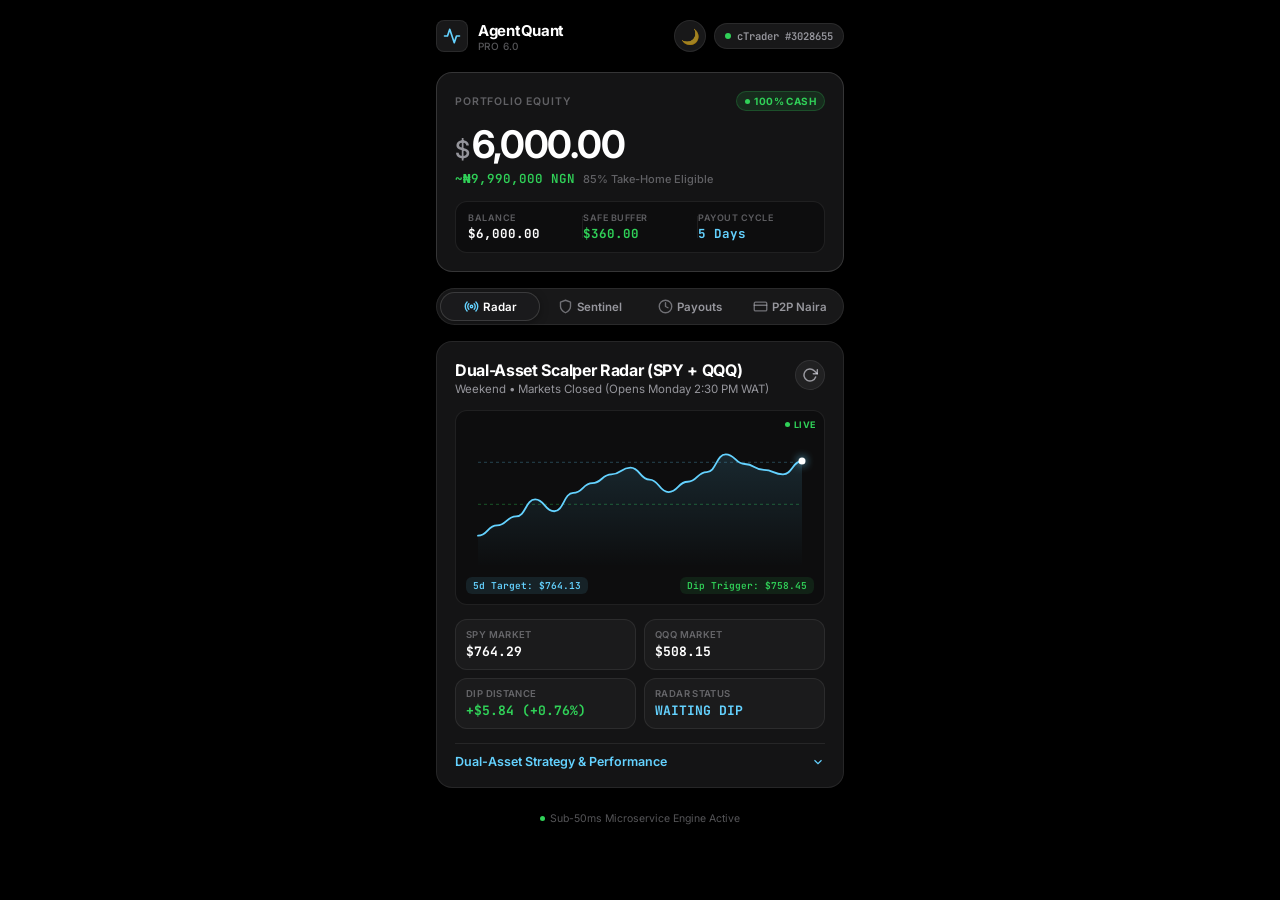
==== webapp/index.html @ 7c68b08e "fix(cache): add aggressive cache-busting v=6.2 to force reload on Telegram Mini App" ====
<!DOCTYPE html>
<html lang="en">
<head>
  <meta charset="UTF-8">
  <meta name="viewport" content="width=device-width, initial-scale=1.0, maximum-scale=1.0, user-scalable=no, viewport-fit=cover">
  <title>AgentQuant Pro • Terminal</title>
  
  <!-- Telegram WebApp SDK -->
  <script src="https://telegram.org/js/telegram-web-app.js"></script>
  
  <!-- GSAP Engine (Local copy with CDN fallback) -->
  <script src="gsap.min.js"></script>
  <script>
    if (typeof gsap === 'undefined') {
      document.write('<script src="https://cdnjs.cloudflare.com/ajax/libs/gsap/3.12.5/gsap.min.js"><\/script>');
    }
  </script>

  <!-- Apple SF Pro Font & Inter -->
  <link rel="preconnect" href="https://fonts.googleapis.com">
  <link rel="preconnect" href="https://fonts.gstatic.com" crossorigin>
  <link href="https://fonts.googleapis.com/css2?family=Inter:wght@300;400;500;600;700;800&family=JetBrains+Mono:wght@400;500;600;700&display=swap" rel="stylesheet">
  
  <meta http-equiv="Cache-Control" content="no-cache, no-store, must-revalidate">
  <meta http-equiv="Pragma" content="no-cache">
  <meta http-equiv="Expires" content="0">
  
  <link rel="stylesheet" href="style.css?v=6.2">
</head>
<body>
  <div class="apple-shell">
    <!-- Top Bar: Dynamic Island Status -->
    <header class="top-nav">
      <div class="brand-group">
        <div class="apple-logo-badge">
          <svg width="18" height="18" viewBox="0 0 24 24" fill="none" stroke="currentColor" stroke-width="2.2" stroke-linecap="round" stroke-linejoin="round">
            <polyline points="22 12 18 12 15 21 9 3 6 12 2 12"></polyline>
          </svg>
        </div>
        <div class="brand-titles">
          <span class="brand-name">AgentQuant</span>
          <span class="brand-version">Pro 6.0</span>
        </div>
      </div>

      <div class="nav-actions">
        <button class="theme-toggle-btn" id="theme-toggle" title="Toggle Theme" onclick="toggleTheme()">🌙</button>
        <div class="island-pill" id="status-pill">
          <span class="pulse-indicator"></span>
          <span class="pill-text">cTrader #3028655</span>
        </div>
      </div>
    </header>

    <!-- Apple Card: Hero Portfolio Equity -->
    <section class="apple-card hero-widget">
      <div class="card-inner">
        <div class="card-header-row">
          <span class="eyebrow">PORTFOLIO EQUITY</span>
          <div class="apple-chip chip-emerald" id="hero-chip">
            <span class="chip-dot"></span>
            <span>100% CASH</span>
          </div>
        </div>

        <div class="hero-balance-block">
          <div class="balance-primary">
            <span class="currency-symbol">$</span>
            <span class="balance-number" id="equity-val">6,000.00</span>
          </div>
          <div class="balance-secondary">
            <span class="naira-est" id="naira-val">~₦9,990,000 NGN</span>
            <span class="split-tag">85% Take-Home Eligible</span>
          </div>
        </div>

        <!-- Metric Trio Pill Box -->
        <div class="metric-trio">
          <div class="trio-item">
            <span class="trio-label">BALANCE</span>
            <span class="trio-val" id="balance-val">$6,000.00</span>
          </div>
          <div class="trio-divider"></div>
          <div class="trio-item">
            <span class="trio-label">SAFE BUFFER</span>
            <span class="trio-val val-green" id="buffer-val">$360.00</span>
          </div>
          <div class="trio-divider"></div>
          <div class="trio-item">
            <span class="trio-label">PAYOUT CYCLE</span>
            <span class="trio-val val-cyan" id="payout-days">5 Days</span>
          </div>
        </div>
      </div>
    </section>

    <!-- Apple Segmented Control Navigation -->
    <nav class="segmented-control" id="tab-nav">
      <div class="segment-indicator" id="segment-slider"></div>
      <button class="segment-btn active" data-tab="radar" id="btn-tab-radar">
        <svg width="15" height="15" viewBox="0 0 24 24" fill="none" stroke="currentColor" stroke-width="2.2" stroke-linecap="round" stroke-linejoin="round">
          <circle cx="12" cy="12" r="2"></circle>
          <path d="M16.24 7.76a6 6 0 0 1 0 8.49m-8.48-.01a6 6 0 0 1 0-8.49m11.31-2.82a10 10 0 0 1 0 14.14m-14.14 0a10 10 0 0 1 0-14.14"></path>
        </svg>
        <span>Radar</span>
      </button>
      <button class="segment-btn" data-tab="sentinel" id="btn-tab-sentinel">
        <svg width="15" height="15" viewBox="0 0 24 24" fill="none" stroke="currentColor" stroke-width="2.2" stroke-linecap="round" stroke-linejoin="round">
          <path d="M12 22s8-4 8-10V5l-8-3-8 3v7c0 6 8 10 8 10z"></path>
        </svg>
        <span>Sentinel</span>
      </button>
      <button class="segment-btn" data-tab="payouts" id="btn-tab-payouts">
        <svg width="15" height="15" viewBox="0 0 24 24" fill="none" stroke="currentColor" stroke-width="2.2" stroke-linecap="round" stroke-linejoin="round">
          <circle cx="12" cy="12" r="10"></circle>
          <polyline points="12 6 12 12 16 14"></polyline>
        </svg>
        <span>Payouts</span>
      </button>
      <button class="segment-btn" data-tab="p2p" id="btn-tab-p2p">
        <svg width="15" height="15" viewBox="0 0 24 24" fill="none" stroke="currentColor" stroke-width="2.2" stroke-linecap="round" stroke-linejoin="round">
          <rect x="2" y="5" width="20" height="14" rx="2"></rect>
          <line x1="2" y1="10" x2="22" y2="10"></line>
        </svg>
        <span>P2P Naira</span>
      </button>
    </nav>

    <!-- CONTENT TABS -->
    <div class="views-wrapper">
      
      <!-- TAB 1: RADAR VIEW (Apple Stocks Inspired) -->
      <section class="view-panel active" id="view-radar">
        <div class="apple-card">
          <div class="card-inner">
            <div class="panel-header-row">
              <div>
                <div class="panel-title">Dual-Asset Scalper Radar (SPY + QQQ)</div>
                <div class="panel-subtitle" id="session-countdown">Pre-Market • Opens in 3h 10m (2:30 PM WAT)</div>
              </div>
              <button class="icon-action-btn" id="btn-refresh-radar" title="Refresh Live Prices">
                <svg width="16" height="16" viewBox="0 0 24 24" fill="none" stroke="currentColor" stroke-width="2.2" stroke-linecap="round" stroke-linejoin="round">
                  <polyline points="23 4 23 10 17 10"></polyline>
                  <path d="M20.49 15a9 9 0 1 1-2.12-9.36L23 10"></path>
                </svg>
              </button>
            </div>

            <!-- Apple Stocks Minimalist Interactive Chart -->
            <div class="chart-box">
              <div class="chart-live-badge"><span class="live-dot"></span> LIVE</div>
              <canvas id="radarChart" width="380" height="190"></canvas>
              <div class="chart-badges">
                <span class="badge-tag tag-target" id="badge-target">5d Target: $764.13</span>
                <span class="badge-tag tag-entry" id="badge-entry">Dip Trigger: $758.45</span>
              </div>
            </div>

            <!-- Monospace Market Matrix -->
            <div class="specs-grid">
              <div class="spec-cell">
                <span class="spec-lbl">SPY MARKET</span>
                <span class="spec-val font-mono" id="spy-price">$764.29</span>
              </div>
              <div class="spec-cell">
                <span class="spec-lbl">QQQ MARKET</span>
                <span class="spec-val font-mono" id="qqq-price">$508.15</span>
              </div>
              <div class="spec-cell">
                <span class="spec-lbl">DIP DISTANCE</span>
                <span class="spec-val font-mono val-green" id="dip-dist">+$5.84 (+0.76%)</span>
              </div>
              <div class="spec-cell">
                <span class="spec-lbl">RADAR STATUS</span>
                <span class="spec-val font-mono val-cyan">WAITING DIP</span>
              </div>
            </div>

            <!-- Expandable Information Accordion -->
            <div class="apple-accordion" id="radar-accordion">
              <div class="accordion-trigger" onclick="toggleAccordion('radar-accordion')">
                <span>Dual-Asset Strategy & Performance</span>
                <svg class="chevron" width="14" height="14" viewBox="0 0 24 24" fill="none" stroke="currentColor" stroke-width="2">
                  <polyline points="6 9 12 15 18 9"></polyline>
                </svg>
              </div>
              <div class="accordion-body">
                <p>• <b>Dual-Asset Strategy</b>: Scans both SPY (S&P 500) and QQQ (Nasdaq 100) for 1.25σ oversold dips.</p>
                <p>• <b>10-Year Audited Edge</b>: 377 trades, 72.4% win rate, +$6,438 net profit, ~3.14 trades/month (action every 6–8 trading days).</p>
                <p>• <b>Simultaneous Dip Rule</b>: Splits 0.05 lot on SPY and 0.05 lot on QQQ to strictly protect FundedNext's $180 daily limit.</p>
              </div>
            </div>
          </div>
        </div>
      </section>

      <!-- TAB 2: SENTINEL RISK GUARDIAN (Apple Activity Ring Inspired) -->
      <section class="view-panel" id="view-sentinel">
        <div class="apple-card">
          <div class="card-inner">
            <div class="panel-header-row">
              <div>
                <div class="panel-title">Risk Guardian Sentinel</div>
                <div class="panel-subtitle">Autonomous Real-Time Capital Protection</div>
              </div>
              <div class="apple-chip chip-emerald">ARMED</div>
            </div>

            <!-- Apple Watch Style Activity Ring -->
            <div class="gauge-center">
              <div class="ring-container">
                <svg class="progress-ring" width="160" height="160">
                  <circle class="ring-bg" stroke="rgba(255,255,255,0.06)" stroke-width="12" fill="transparent" r="68" cx="80" cy="80"/>
                  <circle class="ring-progress" id="ring-guard" stroke="url(#ring-grad)" stroke-width="12" stroke-linecap="round" fill="transparent" r="68" cx="80" cy="80" stroke-dasharray="427.26" stroke-dashoffset="0"/>
                  <defs>
                    <linearGradient id="ring-grad" x1="0%" y1="0%" x2="100%" y2="100%">
                      <stop offset="0%" stop-color="#30D158"/>
                      <stop offset="100%" stop-color="#64D2FF"/>
                    </linearGradient>
                  </defs>
                </svg>
                <div class="ring-label-block">
                  <span class="ring-pct">100%</span>
                  <span class="ring-desc">SAFE</span>
                </div>
              </div>
            </div>

            <!-- Safety Metrics List -->
            <div class="apple-list">
              <div class="list-row">
                <span class="list-label">Drawdown Remaining</span>
                <span class="list-value font-mono val-green">$360.00 (6.0%)</span>
              </div>
              <div class="list-row">
                <span class="list-label">Daily Loss Threshold</span>
                <span class="list-value font-mono">$180.00 (3.0%)</span>
              </div>
              <div class="list-row">
                <span class="list-label">Max Risk Per Trade</span>
                <span class="list-value font-mono">0.38% ($22.80)</span>
              </div>
              <div class="list-row">
                <span class="list-label">Current Floating Exposure</span>
                <span class="list-value font-mono">$0.00 (Flat)</span>
              </div>
            </div>

            <!-- Emergency Kill Switch Button -->
            <button class="apple-btn btn-danger" id="btn-kill-switch">
              <svg width="16" height="16" viewBox="0 0 24 24" fill="none" stroke="currentColor" stroke-width="2.2">
                <circle cx="12" cy="12" r="10"></circle>
                <line x1="4.93" y1="4.93" x2="19.07" y2="19.07"></line>
              </svg>
              <span>Emergency 100% Cash Lock</span>
            </button>
          </div>
        </div>
      </section>

      <!-- TAB 3: PAYOUTS & SCALE ROADMAP -->
      <section class="view-panel" id="view-payouts">
        <div class="apple-card">
          <div class="card-inner">
            <div class="panel-header-row">
              <div>
                <div class="panel-title">FundedNext Payout Cycle</div>
                <div class="panel-subtitle">Stellar 1-Step Model • Account #3028655</div>
              </div>
              <div class="apple-chip chip-cyan">5-DAY CYCLE</div>
            </div>

            <!-- Payout Target Progress Bar -->
            <div class="payout-progress-box">
              <div class="progress-labels">
                <span>Phase 1 Profit Target</span>
                <span class="font-mono">$0.00 / $600.00 (10.0%)</span>
              </div>
              <div class="progress-bar-track">
                <div class="progress-bar-fill" style="width: 5%;"></div>
              </div>
              <div class="progress-subtext">Minimum trading days: Only 2 Days required before funded issuance.</div>
            </div>

            <!-- Payout Breakdown Grid -->
            <div class="apple-list">
              <div class="list-row">
                <span class="list-label">Accrued Cycle Profit</span>
                <span class="list-value font-mono">$0.00</span>
              </div>
              <div class="list-row">
                <span class="list-label">Trader Take-Home (85%)</span>
                <span class="list-value font-mono val-green">$0.00 USDT</span>
              </div>
              <div class="list-row">
                <span class="list-label">Phase 1 Cash Reward (15%)</span>
                <span class="list-value font-mono val-cyan">+$90.00 (1st Payout)</span>
              </div>
              <div class="list-row">
                <span class="list-label">Registration Fee Refund</span>
                <span class="list-value font-mono val-cyan">+$39.99 (100% Cash)</span>
              </div>
              <div class="list-row">
                <span class="list-label">Turnaround SLA</span>
                <span class="list-value font-mono">4.0h Avg • &lt;24h Max</span>
              </div>
            </div>

            <div class="info-callout">
              <svg width="18" height="18" viewBox="0 0 24 24" fill="none" stroke="#30D158" stroke-width="2">
                <path d="M12 22s8-4 8-10V5l-8-3-8 3v7c0 6 8 10 8 10z"></path>
              </svg>
              <span>FundedNext Guarantee: If payout exceeds 24h, a +$1,000 extra cash bonus is paid directly to your wallet.</span>
            </div>
          </div>
        </div>
      </section>

      <!-- TAB 4: BINANCE P2P NAIRA CONVERTER (Apple Pay Inspired) -->
      <section class="view-panel" id="view-p2p">
        <div class="apple-card">
          <div class="card-inner">
            <div class="panel-header-row">
              <div>
                <div class="panel-title">Binance P2P Naira Converter</div>
                <div class="panel-subtitle" id="p2p-rate-subtitle">Live Binance Rate: 1 USDT = ₦1,518.40</div>
              </div>
              <div class="apple-chip chip-amber">LIVE P2P</div>
            </div>

            <!-- Apple Pay Style Interactive Slider -->
            <div class="p2p-calc-box">
              <div class="calc-label">WITHDRAWAL AMOUNT</div>
              <div class="calc-hero-val">
                <span class="calc-sym">$</span>
                <span class="calc-amount" id="p2p-usd-display">600</span>
                <span class="calc-unit">USDT</span>
              </div>

              <input type="range" class="apple-slider" id="p2p-slider" min="50" max="3000" step="50" value="600">

              <div class="quick-chips">
                <button class="chip-preset" onclick="setSlider(300)">$300</button>
                <button class="chip-preset active" onclick="setSlider(600)">$600 Target</button>
                <button class="chip-preset" onclick="setSlider(1000)">$1,000</button>
                <button class="chip-preset" onclick="setSlider(2500)">$2,500</button>
              </div>

              <!-- Estimated Bank Deposit -->
              <div class="naira-output-card">
                <span class="output-label">ESTIMATED NIGERIAN BANK DEPOSIT</span>
                <div class="naira-output-num" id="p2p-naira-display">₦911,040</div>
                <span class="output-sub">Instant zero-fee Binance P2P settlement</span>
              </div>

              <!-- TRC20 Wallet Address Box -->
              <div class="wallet-box" onclick="copyWallet()">
                <div class="wallet-meta">
                  <span class="wallet-label">YOUR BINANCE TRC20 DEPOSIT WALLET</span>
                  <span class="wallet-copy-hint" id="copy-hint">Tap to Copy</span>
                </div>
                <div class="wallet-address font-mono" id="wallet-address-display">⚠️ NO WALLET LINKED — Use /setwallet in Telegram</div>
              </div>
            </div>
          </div>
        </div>
      </section>

    </div> <!-- End views-wrapper -->

    <!-- Persistent Bottom Bar -->
    <footer class="bottom-bar">
      <div class="footer-meta">
        <span class="pulse-dot-green"></span>
        <span>Sub-50ms Microservice Engine Active</span>
      </div>
    </footer>
  </div>

  <script src="app.js?v=6.2"></script>
</body>
</html>
---- webapp/style.css ----
/**
 * AgentQuant Pro Terminal — Minimalist Design System v6
 * Dark + Light theme via [data-theme] attribute
 */

:root {
  /* Dark Theme (Default) */
  --bg-primary: #000000;
  --bg-card: rgba(28, 28, 30, 0.72);
  --bg-elevated: rgba(44, 44, 46, 0.55);
  --bg-inset: rgba(0, 0, 0, 0.30);
  --bg-subtle: rgba(255, 255, 255, 0.03);

  --border-primary: rgba(255, 255, 255, 0.08);
  --border-strong: rgba(255, 255, 255, 0.14);

  --accent-green: #30D158;
  --accent-cyan: #64D2FF;
  --accent-blue: #0A84FF;
  --accent-amber: #FF9F0A;
  --accent-red: #FF453A;
  --accent-purple: #BF5AF2;

  --text-primary: #FFFFFF;
  --text-secondary: rgba(235, 235, 245, 0.60);
  --text-tertiary: rgba(235, 235, 245, 0.36);

  --chart-line: #64D2FF;
  --chart-fill-top: rgba(100, 210, 255, 0.18);
  --chart-fill-bottom: rgba(100, 210, 255, 0.00);
  --chart-mean-line: rgba(100, 210, 255, 0.35);
  --chart-dip-line: rgba(48, 209, 88, 0.45);
  --chart-dot: #FFFFFF;
  --chart-dot-glow: #64D2FF;

  --font-sans: -apple-system, BlinkMacSystemFont, "SF Pro Display", "Inter", sans-serif;
  --font-mono: "JetBrains Mono", SFMono-Regular, Menlo, monospace;

  --radius-card: 16px;
  --radius-inner: 12px;
  --radius-pill: 999px;
  --radius-btn: 10px;

  --shadow-card: 0 2px 8px rgba(0, 0, 0, 0.35);
  --shadow-elevated: 0 4px 12px rgba(0, 0, 0, 0.25);
}

[data-theme="light"] {
  --bg-primary: #F2F2F7;
  --bg-card: rgba(255, 255, 255, 0.82);
  --bg-elevated: rgba(229, 229, 234, 0.55);
  --bg-inset: rgba(0, 0, 0, 0.04);
  --bg-subtle: rgba(0, 0, 0, 0.02);

  --border-primary: rgba(0, 0, 0, 0.06);
  --border-strong: rgba(0, 0, 0, 0.12);

  --accent-green: #28A745;
  --accent-cyan: #0A84FF;
  --accent-blue: #007AFF;
  --accent-amber: #E68A00;
  --accent-red: #FF3B30;
  --accent-purple: #AF52DE;

  --text-primary: #1C1C1E;
  --text-secondary: rgba(60, 60, 67, 0.60);
  --text-tertiary: rgba(60, 60, 67, 0.36);

  --chart-line: #007AFF;
  --chart-fill-top: rgba(0, 122, 255, 0.12);
  --chart-fill-bottom: rgba(0, 122, 255, 0.00);
  --chart-mean-line: rgba(0, 122, 255, 0.30);
  --chart-dip-line: rgba(40, 167, 69, 0.40);
  --chart-dot: #1C1C1E;
  --chart-dot-glow: #007AFF;

  --shadow-card: 0 1px 4px rgba(0, 0, 0, 0.06);
  --shadow-elevated: 0 2px 8px rgba(0, 0, 0, 0.08);
}

* {
  margin: 0;
  padding: 0;
  box-sizing: border-box;
  -webkit-tap-highlight-color: transparent;
}

body {
  background-color: var(--bg-primary);
  color: var(--text-primary);
  font-family: var(--font-sans);
  -webkit-font-smoothing: antialiased;
  min-height: 100vh;
  min-height: 100dvh;
  display: flex;
  justify-content: center;
  overflow-x: hidden;
  transition: background-color 0.3s ease, color 0.3s ease;
}

.apple-shell {
  width: 100%;
  max-width: 440px;
  padding: 16px 16px 40px 16px;
  display: flex;
  flex-direction: column;
  gap: 16px;
}

/* 1. TOP NAVIGATION */

.top-nav {
  display: flex;
  align-items: center;
  justify-content: space-between;
  padding: 4px 0;
}

.brand-group {
  display: flex;
  align-items: center;
  gap: 10px;
}

.apple-logo-badge {
  width: 32px;
  height: 32px;
  border-radius: 8px;
  background: var(--bg-elevated);
  border: 1px solid var(--border-primary);
  display: flex;
  align-items: center;
  justify-content: center;
  color: var(--accent-cyan);
}

.brand-titles {
  display: flex;
  flex-direction: column;
}

.brand-name {
  font-size: 15px;
  font-weight: 700;
  letter-spacing: -0.02em;
  color: var(--text-primary);
}

.brand-version {
  font-size: 10px;
  color: var(--text-tertiary);
  font-weight: 500;
  letter-spacing: 0.04em;
  text-transform: uppercase;
}

.nav-actions {
  display: flex;
  align-items: center;
  gap: 8px;
}

.theme-toggle-btn {
  width: 32px;
  height: 32px;
  border-radius: 50%;
  background: var(--bg-elevated);
  border: 1px solid var(--border-primary);
  color: var(--text-secondary);
  display: flex;
  align-items: center;
  justify-content: center;
  cursor: pointer;
  transition: all 0.2s ease;
  font-size: 15px;
  line-height: 1;
}

.theme-toggle-btn:active {
  transform: scale(0.9);
}

.island-pill {
  display: inline-flex;
  align-items: center;
  gap: 6px;
  background: var(--bg-elevated);
  border: 1px solid var(--border-primary);
  padding: 5px 10px;
  border-radius: var(--radius-pill);
  backdrop-filter: blur(16px);
  -webkit-backdrop-filter: blur(16px);
}

.pulse-indicator {
  width: 6px;
  height: 6px;
  border-radius: 50%;
  background-color: var(--accent-green);
  animation: pulse-glow 2.5s infinite ease-in-out;
}

@keyframes pulse-glow {
  0%, 100% { opacity: 1; transform: scale(1); }
  50% { opacity: 0.4; transform: scale(1.2); }
}

.pill-text {
  font-family: var(--font-mono);
  font-size: 10.5px;
  font-weight: 600;
  color: var(--text-secondary);
}

/* 2. APPLE CARD HERO */

.apple-card {
  position: relative;
  border-radius: var(--radius-card);
  background: var(--bg-card);
  backdrop-filter: blur(20px);
  -webkit-backdrop-filter: blur(20px);
  border: 1px solid var(--border-primary);
  box-shadow: var(--shadow-card);
  overflow: hidden;
  transition: background 0.3s ease, border-color 0.3s ease, box-shadow 0.3s ease;
}

.hero-widget {
  background: var(--bg-card);
  border: 1px solid var(--border-strong);
}

.card-inner {
  padding: 18px;
  display: flex;
  flex-direction: column;
  gap: 14px;
}

.card-header-row {
  display: flex;
  align-items: center;
  justify-content: space-between;
}

.eyebrow {
  font-size: 10.5px;
  font-weight: 600;
  letter-spacing: 0.08em;
  color: var(--text-tertiary);
  text-transform: uppercase;
}

.apple-chip {
  display: inline-flex;
  align-items: center;
  gap: 4px;
  font-size: 10px;
  font-weight: 700;
  letter-spacing: 0.04em;
  padding: 3px 8px;
  border-radius: var(--radius-pill);
  text-transform: uppercase;
}

.chip-emerald {
  background: rgba(48, 209, 88, 0.12);
  color: var(--accent-green);
  border: 1px solid rgba(48, 209, 88, 0.22);
}

.chip-cyan {
  background: rgba(100, 210, 255, 0.12);
  color: var(--accent-cyan);
  border: 1px solid rgba(100, 210, 255, 0.22);
}

.chip-amber {
  background: rgba(255, 159, 10, 0.12);
  color: var(--accent-amber);
  border: 1px solid rgba(255, 159, 10, 0.22);
}

.chip-dot {
  width: 5px;
  height: 5px;
  border-radius: 50%;
  background: currentColor;
}

.hero-balance-block {
  display: flex;
  flex-direction: column;
  gap: 3px;
}

.balance-primary {
  display: flex;
  align-items: baseline;
  gap: 2px;
}

.currency-symbol {
  font-size: 24px;
  font-weight: 500;
  color: var(--text-secondary);
}

.balance-number {
  font-size: 38px;
  font-weight: 700;
  letter-spacing: -0.03em;
  line-height: 1;
}

.balance-secondary {
  display: flex;
  align-items: center;
  gap: 8px;
  margin-top: 3px;
}

.naira-est {
  font-family: var(--font-mono);
  font-size: 12.5px;
  font-weight: 600;
  color: var(--accent-green);
}

.split-tag {
  font-size: 11px;
  color: var(--text-tertiary);
  font-weight: 500;
}

.metric-trio {
  display: grid;
  grid-template-columns: 1fr auto 1fr auto 1fr;
  align-items: center;
  background: var(--bg-inset);
  border: 1px solid var(--border-primary);
  border-radius: var(--radius-inner);
  padding: 10px 12px;
}

.trio-item { display: flex; flex-direction: column; gap: 2px; }
.trio-label { font-size: 9px; color: var(--text-tertiary); font-weight: 600; letter-spacing: 0.06em; }
.trio-val { font-family: var(--font-mono); font-size: 12.5px; font-weight: 700; color: var(--text-primary); }
.trio-divider { width: 1px; height: 22px; background: var(--border-primary); }
.val-green { color: var(--accent-green) !important; }
.val-cyan { color: var(--accent-cyan) !important; }
.val-amber { color: var(--accent-amber) !important; }

/* 3. SEGMENTED CONTROL */

.segmented-control {
  position: relative;
  display: grid;
  grid-template-columns: repeat(4, 1fr);
  background: var(--bg-elevated);
  border: 1px solid var(--border-primary);
  padding: 3px;
  border-radius: var(--radius-pill);
  user-select: none;
  transition: background 0.3s ease;
}

.segment-indicator {
  position: absolute;
  top: 3px; left: 3px;
  height: calc(100% - 6px);
  width: calc(25% - 1.5px);
  background: var(--bg-card);
  border: 1px solid var(--border-strong);
  border-radius: var(--radius-pill);
  box-shadow: var(--shadow-card);
  pointer-events: none;
  transition: transform 0.3s cubic-bezier(0.25, 1, 0.5, 1);
  z-index: 1;
}

.segment-btn {
  position: relative; z-index: 2;
  border: none; background: transparent;
  color: var(--text-secondary);
  display: flex; align-items: center; justify-content: center; gap: 4px;
  padding: 7px 4px; font-size: 11.5px; font-weight: 600;
  cursor: pointer; border-radius: var(--radius-pill);
  transition: color 0.2s ease; font-family: var(--font-sans);
}
.segment-btn.active { color: var(--text-primary); }
.segment-btn svg { opacity: 0.7; }
.segment-btn.active svg { opacity: 1; stroke: var(--accent-cyan); }

/* 4. CONTENT VIEWS */

.views-wrapper { position: relative; width: 100%; }
.view-panel { display: none; opacity: 0; transform: translateY(8px); }
.view-panel.active { display: block; opacity: 1; transform: translateY(0); }

.panel-header-row { display: flex; align-items: flex-start; justify-content: space-between; }
.panel-title { font-size: 16px; font-weight: 700; letter-spacing: -0.02em; }
.panel-subtitle { font-size: 11.5px; color: var(--text-secondary); margin-top: 2px; }

.icon-action-btn {
  width: 30px; height: 30px; border-radius: 50%;
  background: var(--bg-elevated); border: 1px solid var(--border-primary);
  color: var(--text-secondary); display: flex; align-items: center; justify-content: center;
  cursor: pointer; transition: all 0.2s ease;
}
.icon-action-btn:active { transform: scale(0.92); color: var(--text-primary); }

.chart-box {
  position: relative;
  background: var(--bg-inset);
  border: 1px solid var(--border-primary);
  border-radius: var(--radius-inner);
  padding: 10px;
  display: flex; flex-direction: column; gap: 6px;
}

.chart-live-badge {
  position: absolute; top: 8px; right: 8px;
  display: inline-flex; align-items: center; gap: 4px;
  font-size: 9px; font-weight: 700; letter-spacing: 0.06em;
  color: var(--accent-green); text-transform: uppercase; z-index: 5;
}

.live-dot {
  width: 5px; height: 5px; border-radius: 50%;
  background: var(--accent-green);
  animation: pulse-glow 2s infinite ease-in-out;
}

#radarChart { width: 100%; height: 150px; display: block; }

.chart-badges { display: flex; align-items: center; justify-content: space-between; }
.badge-tag {
  font-family: var(--font-mono); font-size: 9.5px; font-weight: 600;
  padding: 2px 7px; border-radius: 6px;
}
.tag-target { background: rgba(100, 210, 255, 0.10); color: var(--accent-cyan); }
.tag-entry { background: rgba(48, 209, 88, 0.10); color: var(--accent-green); }
[data-theme="light"] .tag-target { background: rgba(0, 122, 255, 0.08); }
[data-theme="light"] .tag-entry { background: rgba(40, 167, 69, 0.08); }

.specs-grid { display: grid; grid-template-columns: 1fr 1fr; gap: 8px; }
.spec-cell {
  background: var(--bg-subtle); border: 1px solid var(--border-primary);
  border-radius: var(--radius-inner); padding: 9px 10px;
  display: flex; flex-direction: column; gap: 3px;
}
.spec-lbl { font-size: 9.5px; font-weight: 600; letter-spacing: 0.04em; color: var(--text-tertiary); }
.spec-val { font-size: 13px; font-weight: 700; color: var(--text-primary); }
.font-mono { font-family: var(--font-mono); }

.apple-accordion { border-top: 1px solid var(--border-primary); padding-top: 10px; }
.accordion-trigger {
  display: flex; align-items: center; justify-content: space-between;
  font-size: 12.5px; font-weight: 600; color: var(--accent-cyan); cursor: pointer; user-select: none;
}
.accordion-trigger .chevron { transition: transform 0.25s ease; }
.accordion-body { display: none; font-size: 11.5px; line-height: 1.6; color: var(--text-secondary); padding-top: 8px; }
.apple-accordion.expanded .accordion-body { display: block; }
.apple-accordion.expanded .chevron { transform: rotate(180deg); }

/* 5. SENTINEL RING */

.gauge-center { display: flex; justify-content: center; padding: 4px 0; }
.ring-container { position: relative; width: 150px; height: 150px; display: flex; align-items: center; justify-content: center; }
.progress-ring { transform: rotate(-90deg); }
.ring-label-block { position: absolute; display: flex; flex-direction: column; align-items: center; }
.ring-pct { font-size: 30px; font-weight: 700; color: var(--text-primary); }
.ring-desc { font-size: 9.5px; font-weight: 700; letter-spacing: 0.1em; color: var(--accent-green); text-transform: uppercase; }

.apple-list { background: var(--bg-inset); border: 1px solid var(--border-primary); border-radius: var(--radius-inner); overflow: hidden; }
.list-row { display: flex; align-items: center; justify-content: space-between; padding: 10px 12px; border-bottom: 1px solid var(--border-primary); }
.list-row:last-child { border-bottom: none; }
.list-label { font-size: 12px; color: var(--text-secondary); font-weight: 500; }
.list-value { font-size: 12px; font-weight: 700; color: var(--text-primary); }

.apple-btn {
  border: none; border-radius: var(--radius-btn); padding: 11px 16px;
  font-size: 13px; font-weight: 700;
  display: flex; align-items: center; justify-content: center; gap: 6px;
  cursor: pointer; transition: all 0.2s ease; font-family: var(--font-sans);
}
.btn-danger { background: rgba(255, 69, 58, 0.12); color: var(--accent-red); border: 1px solid rgba(255, 69, 58, 0.25); }
.btn-danger:active { transform: scale(0.97); background: rgba(255, 69, 58, 0.22); }

/* 6. PAYOUT PROGRESS */

.payout-progress-box {
  background: var(--bg-inset); border: 1px solid var(--border-primary);
  border-radius: var(--radius-inner); padding: 12px;
  display: flex; flex-direction: column; gap: 6px;
}
.progress-labels { display: flex; align-items: center; justify-content: space-between; font-size: 11.5px; font-weight: 600; color: var(--text-secondary); }
.progress-bar-track { width: 100%; height: 6px; border-radius: var(--radius-pill); background: var(--bg-elevated); overflow: hidden; }
.progress-bar-fill { height: 100%; border-radius: var(--radius-pill); background: linear-gradient(90deg, var(--accent-cyan), var(--accent-green)); transition: width 0.6s cubic-bezier(0.25, 1, 0.5, 1); }
.progress-subtext { font-size: 10.5px; color: var(--text-tertiary); margin-top: 1px; }
.info-callout { display: flex; align-items: flex-start; gap: 8px; background: rgba(48, 209, 88, 0.06); border: 1px solid rgba(48, 209, 88, 0.14); border-radius: var(--radius-inner); padding: 10px 12px; font-size: 11px; line-height: 1.5; color: var(--text-secondary); }

/* 7. P2P CONVERTER */

.p2p-calc-box { display: flex; flex-direction: column; gap: 12px; }
.calc-label { font-size: 10px; font-weight: 600; letter-spacing: 0.08em; color: var(--text-tertiary); text-align: center; }
.calc-hero-val { display: flex; align-items: baseline; justify-content: center; gap: 3px; }
.calc-sym { font-size: 22px; font-weight: 500; color: var(--text-secondary); }
.calc-amount { font-size: 42px; font-weight: 700; letter-spacing: -0.03em; font-family: var(--font-mono); color: var(--text-primary); }
.calc-unit { font-size: 13px; font-weight: 700; color: var(--accent-amber); }

.apple-slider { -webkit-appearance: none; appearance: none; width: 100%; height: 4px; border-radius: var(--radius-pill); background: var(--bg-elevated); outline: none; }
.apple-slider::-webkit-slider-thumb { -webkit-appearance: none; appearance: none; width: 20px; height: 20px; border-radius: 50%; background: var(--text-primary); box-shadow: 0 1px 4px rgba(0, 0, 0, 0.3); cursor: pointer; }
[data-theme="light"] .apple-slider::-webkit-slider-thumb { background: #FFFFFF; border: 1px solid rgba(0, 0, 0, 0.12); box-shadow: 0 1px 3px rgba(0, 0, 0, 0.15); }

.quick-chips { display: flex; gap: 6px; justify-content: space-between; }
.chip-preset { flex: 1; border: 1px solid var(--border-primary); background: var(--bg-subtle); color: var(--text-secondary); border-radius: 8px; padding: 7px 0; font-size: 10.5px; font-weight: 600; cursor: pointer; transition: all 0.2s ease; font-family: var(--font-sans); text-align: center; }
.chip-preset.active, .chip-preset:active { background: var(--accent-amber); color: #000000; border-color: var(--accent-amber); font-weight: 700; }

.naira-output-card { background: rgba(48, 209, 88, 0.08); border: 1px solid rgba(48, 209, 88, 0.18); border-radius: var(--radius-inner); padding: 14px; text-align: center; display: flex; flex-direction: column; gap: 3px; }
.output-label { font-size: 9.5px; font-weight: 600; letter-spacing: 0.06em; color: var(--accent-green); }
.naira-output-num { font-family: var(--font-mono); font-size: 24px; font-weight: 700; letter-spacing: -0.02em; color: var(--text-primary); }
.output-sub { font-size: 10.5px; color: var(--text-tertiary); }

.wallet-box { background: var(--bg-inset); border: 1px solid var(--border-primary); border-radius: var(--radius-inner); padding: 10px 12px; cursor: pointer; transition: background 0.2s ease; }
.wallet-box:active { background: var(--bg-elevated); }
.wallet-meta { display: flex; align-items: center; justify-content: space-between; margin-bottom: 3px; }
.wallet-label { font-size: 9px; font-weight: 600; letter-spacing: 0.06em; color: var(--text-tertiary); }
.wallet-copy-hint { font-size: 9.5px; font-weight: 600; color: var(--accent-cyan); }
.wallet-address { font-size: 11.5px; color: var(--text-primary); word-break: break-all; }

/* 8. FOOTER */

.bottom-bar { display: flex; align-items: center; justify-content: center; padding: 8px 0 0 0; }
.footer-meta { display: inline-flex; align-items: center; gap: 5px; font-size: 10.5px; color: var(--text-tertiary); }
.pulse-dot-green { width: 5px; height: 5px; border-radius: 50%; background-color: var(--accent-green); }
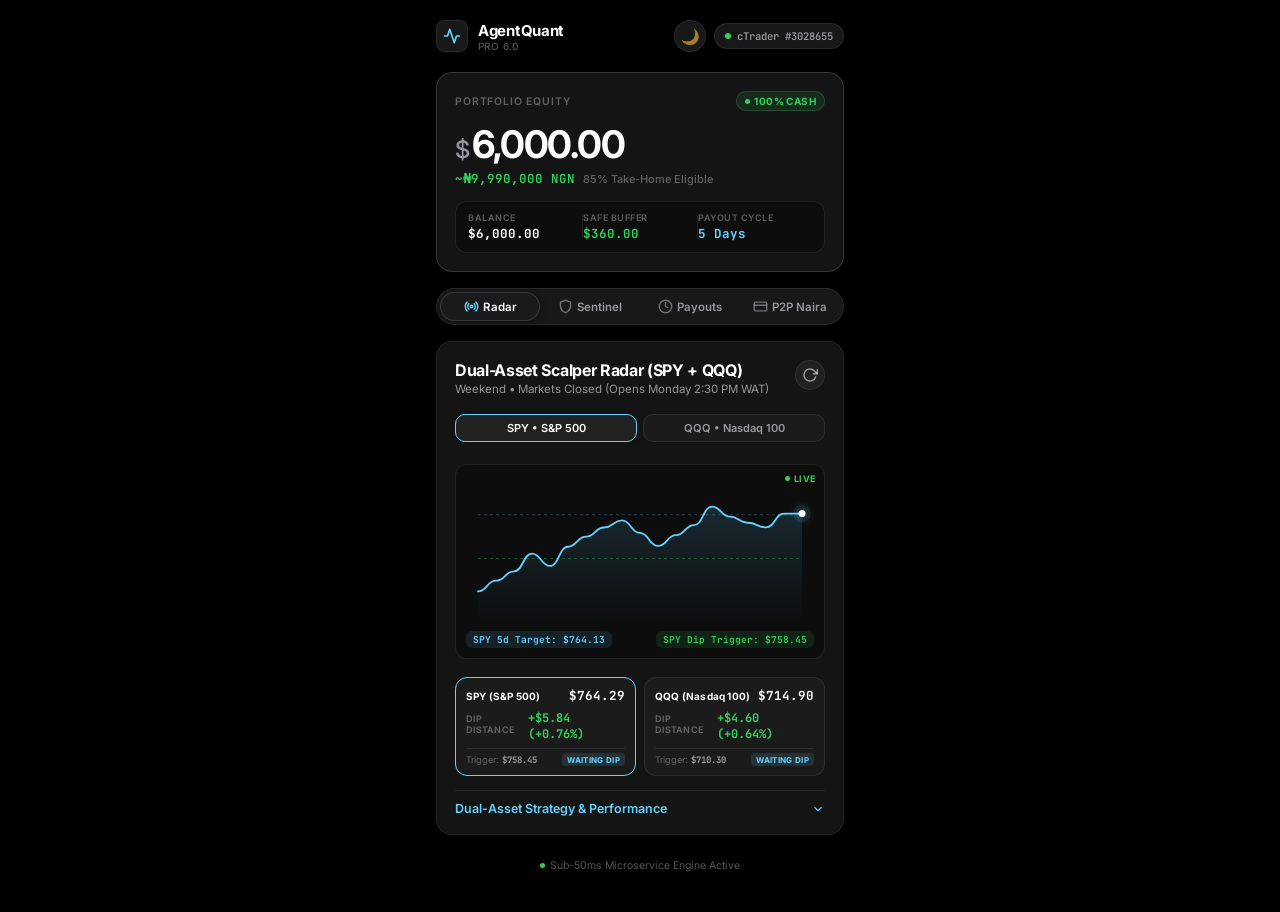
==== commit f2f5b4e7: "feat(webapp): dual SPY and QQQ dip cards, radar asset switcher, and custom P2P amount input" ====
--- a/webapp/index.html
+++ b/webapp/index.html
@@ -25,7 +25,7 @@
   <meta http-equiv="Pragma" content="no-cache">
   <meta http-equiv="Expires" content="0">
   
-  <link rel="stylesheet" href="style.css?v=6.2">
+  <link rel="stylesheet" href="style.css?v=6.3">
 </head>
 <body>
   <div class="apple-shell">
@@ -146,6 +146,12 @@
               </button>
             </div>
 
+            <!-- Asset Switcher Pills for Radar -->
+            <div class="radar-asset-pills">
+              <button class="radar-pill active" id="pill-spy" onclick="switchRadarAsset('SPY')">SPY • S&P 500</button>
+              <button class="radar-pill" id="pill-qqq" onclick="switchRadarAsset('QQQ')">QQQ • Nasdaq 100</button>
+            </div>
+
             <!-- Apple Stocks Minimalist Interactive Chart -->
             <div class="chart-box">
               <div class="chart-live-badge"><span class="live-dot"></span> LIVE</div>
@@ -156,23 +162,38 @@
               </div>
             </div>
 
-            <!-- Monospace Market Matrix -->
-            <div class="specs-grid">
-              <div class="spec-cell">
-                <span class="spec-lbl">SPY MARKET</span>
-                <span class="spec-val font-mono" id="spy-price">$764.29</span>
-              </div>
-              <div class="spec-cell">
-                <span class="spec-lbl">QQQ MARKET</span>
-                <span class="spec-val font-mono" id="qqq-price">$508.15</span>
-              </div>
-              <div class="spec-cell">
-                <span class="spec-lbl">DIP DISTANCE</span>
-                <span class="spec-val font-mono val-green" id="dip-dist">+$5.84 (+0.76%)</span>
-              </div>
-              <div class="spec-cell">
-                <span class="spec-lbl">RADAR STATUS</span>
-                <span class="spec-val font-mono val-cyan">WAITING DIP</span>
+            <!-- Dual-Asset Market Matrix: SPY & QQQ Individual Dip Distances -->
+            <div class="dual-matrix-container">
+              <!-- SPY Card -->
+              <div class="asset-spec-card highlight" id="card-spec-spy">
+                <div class="card-top-line">
+                  <span class="asset-tag">SPY (S&P 500)</span>
+                  <span class="asset-price font-mono" id="spy-price">$764.29</span>
+                </div>
+                <div class="card-mid-line">
+                  <span class="lbl-small">Dip Distance</span>
+                  <span class="val-dist font-mono val-green" id="spy-dip-dist">+$5.84 (+0.76%)</span>
+                </div>
+                <div class="card-bottom-line">
+                  <span class="lbl-dim">Trigger: <b id="spy-dip-target">$758.45</b></span>
+                  <span class="status-badge badge-waiting" id="spy-status-badge">WAITING DIP</span>
+                </div>
+              </div>
+
+              <!-- QQQ Card -->
+              <div class="asset-spec-card" id="card-spec-qqq">
+                <div class="card-top-line">
+                  <span class="asset-tag">QQQ (Nasdaq 100)</span>
+                  <span class="asset-price font-mono" id="qqq-price">$714.88</span>
+                </div>
+                <div class="card-mid-line">
+                  <span class="lbl-small">Dip Distance</span>
+                  <span class="val-dist font-mono val-green" id="qqq-dip-dist">+$4.58 (+0.64%)</span>
+                </div>
+                <div class="card-bottom-line">
+                  <span class="lbl-dim">Trigger: <b id="qqq-dip-target">$710.30</b></span>
+                  <span class="status-badge badge-waiting" id="qqq-status-badge">WAITING DIP</span>
+                </div>
               </div>
             </div>
 
@@ -330,20 +351,21 @@
 
             <!-- Apple Pay Style Interactive Slider -->
             <div class="p2p-calc-box">
-              <div class="calc-label">WITHDRAWAL AMOUNT</div>
+              <div class="calc-label">WITHDRAWAL AMOUNT (TAP NUMBER TO EDIT)</div>
               <div class="calc-hero-val">
                 <span class="calc-sym">$</span>
-                <span class="calc-amount" id="p2p-usd-display">600</span>
+                <input type="number" class="p2p-amount-input font-mono" id="p2p-custom-input" min="1" max="100000" step="any" value="600" title="Type custom amount">
                 <span class="calc-unit">USDT</span>
               </div>
 
-              <input type="range" class="apple-slider" id="p2p-slider" min="50" max="3000" step="50" value="600">
+              <input type="range" class="apple-slider" id="p2p-slider" min="50" max="3000" step="25" value="600">
 
               <div class="quick-chips">
-                <button class="chip-preset" onclick="setSlider(300)">$300</button>
-                <button class="chip-preset active" onclick="setSlider(600)">$600 Target</button>
-                <button class="chip-preset" onclick="setSlider(1000)">$1,000</button>
-                <button class="chip-preset" onclick="setSlider(2500)">$2,500</button>
+                <button class="chip-preset" id="chip-300" onclick="setSlider(300)">$300</button>
+                <button class="chip-preset active" id="chip-600" onclick="setSlider(600)">$600 Target</button>
+                <button class="chip-preset" id="chip-1062" onclick="setSlider(1062.5)">$1,062.50</button>
+                <button class="chip-preset" id="chip-2000" onclick="setSlider(2000)">$2,000</button>
+                <button class="chip-preset chip-custom" id="chip-custom" onclick="focusCustomInput()">Custom ✍️</button>
               </div>
 
               <!-- Estimated Bank Deposit -->
@@ -377,6 +399,6 @@
     </footer>
   </div>
 
-  <script src="app.js?v=6.2"></script>
+  <script src="app.js?v=6.3"></script>
 </body>
 </html>
--- a/webapp/style.css
+++ b/webapp/style.css
@@ -455,6 +455,51 @@
 .spec-val { font-size: 13px; font-weight: 700; color: var(--text-primary); }
 .font-mono { font-family: var(--font-mono); }
 
+/* Radar Asset Switcher Pills */
+.radar-asset-pills { display: flex; gap: 6px; margin: 4px 0 8px 0; }
+.radar-pill {
+  flex: 1; padding: 6px 0; border-radius: var(--radius-btn);
+  background: var(--bg-subtle); border: 1px solid var(--border-primary);
+  color: var(--text-secondary); font-size: 11px; font-weight: 600;
+  font-family: var(--font-sans); cursor: pointer; transition: all 0.2s ease; text-align: center;
+}
+.radar-pill.active {
+  background: var(--bg-elevated); color: var(--text-primary);
+  border-color: var(--accent-cyan); box-shadow: 0 1px 4px rgba(0, 0, 0, 0.15);
+}
+[data-theme="light"] .radar-pill.active {
+  background: #FFFFFF; border-color: var(--accent-blue);
+  box-shadow: 0 1px 3px rgba(0, 0, 0, 0.08);
+}
+
+/* Dual Asset Market Matrix Cards */
+.dual-matrix-container { display: grid; grid-template-columns: 1fr 1fr; gap: 8px; margin-top: 4px; }
+.asset-spec-card {
+  background: var(--bg-subtle); border: 1px solid var(--border-primary);
+  border-radius: var(--radius-inner); padding: 9px 10px;
+  display: flex; flex-direction: column; gap: 4px; transition: border-color 0.2s ease;
+}
+.asset-spec-card.highlight { border-color: var(--accent-cyan); }
+.card-top-line { display: flex; align-items: center; justify-content: space-between; }
+.asset-tag { font-size: 10px; font-weight: 700; letter-spacing: 0.02em; color: var(--text-primary); }
+.asset-price { font-size: 12.5px; font-weight: 700; color: var(--text-primary); }
+.card-mid-line { display: flex; align-items: baseline; justify-content: space-between; padding: 2px 0; }
+.lbl-small { font-size: 9px; font-weight: 600; color: var(--text-tertiary); text-transform: uppercase; letter-spacing: 0.03em; }
+.val-dist { font-size: 12px; font-weight: 700; }
+.val-green { color: var(--accent-green); }
+.card-bottom-line {
+  display: flex; align-items: center; justify-content: space-between;
+  padding-top: 4px; border-top: 1px solid var(--border-primary); font-size: 9px;
+}
+.lbl-dim { color: var(--text-tertiary); }
+.lbl-dim b { color: var(--text-secondary); font-family: var(--font-mono); }
+.status-badge {
+  font-size: 8px; font-weight: 700; letter-spacing: 0.04em;
+  padding: 1.5px 5px; border-radius: 4px; text-transform: uppercase;
+}
+.badge-waiting { background: rgba(100, 210, 255, 0.12); color: var(--accent-cyan); }
+.badge-active { background: rgba(48, 209, 88, 0.18); color: var(--accent-green); animation: pulse-glow 1.5s infinite ease-in-out; }
+
 .apple-accordion { border-top: 1px solid var(--border-primary); padding-top: 10px; }
 .accordion-trigger {
   display: flex; align-items: center; justify-content: space-between;
@@ -478,15 +523,16 @@
 .list-row { display: flex; align-items: center; justify-content: space-between; padding: 10px 12px; border-bottom: 1px solid var(--border-primary); }
 .list-row:last-child { border-bottom: none; }
 .list-label { font-size: 12px; color: var(--text-secondary); font-weight: 500; }
-.list-value { font-size: 12px; font-weight: 700; color: var(--text-primary); }
-
-.apple-btn {
-  border: none; border-radius: var(--radius-btn); padding: 11px 16px;
-  font-size: 13px; font-weight: 700;
-  display: flex; align-items: center; justify-content: center; gap: 6px;
+.list-value { font-size: 12px; font-weight: 600; color: var(--text-primary); }
+.val-cyan { color: var(--accent-cyan); }
+
+.action-row { padding-top: 4px; }
+.btn-danger {
+  width: 100%; padding: 11px 0; border-radius: var(--radius-inner);
+  background: rgba(255, 69, 58, 0.12); border: 1px solid rgba(255, 69, 58, 0.25);
+  color: var(--accent-red); font-size: 12.5px; font-weight: 700;
   cursor: pointer; transition: all 0.2s ease; font-family: var(--font-sans);
 }
-.btn-danger { background: rgba(255, 69, 58, 0.12); color: var(--accent-red); border: 1px solid rgba(255, 69, 58, 0.25); }
 .btn-danger:active { transform: scale(0.97); background: rgba(255, 69, 58, 0.22); }
 
 /* 6. PAYOUT PROGRESS */
@@ -506,18 +552,30 @@
 
 .p2p-calc-box { display: flex; flex-direction: column; gap: 12px; }
 .calc-label { font-size: 10px; font-weight: 600; letter-spacing: 0.08em; color: var(--text-tertiary); text-align: center; }
-.calc-hero-val { display: flex; align-items: baseline; justify-content: center; gap: 3px; }
-.calc-sym { font-size: 22px; font-weight: 500; color: var(--text-secondary); }
-.calc-amount { font-size: 42px; font-weight: 700; letter-spacing: -0.03em; font-family: var(--font-mono); color: var(--text-primary); }
+.calc-hero-val { display: flex; align-items: center; justify-content: center; gap: 4px; }
+.calc-sym { font-size: 26px; font-weight: 500; color: var(--text-secondary); }
+.p2p-amount-input {
+  font-family: var(--font-mono); font-size: 38px; font-weight: 700;
+  letter-spacing: -0.02em; color: var(--text-primary);
+  background: transparent; border: none; outline: none; text-align: center;
+  width: 175px; border-bottom: 1.5px dashed var(--border-strong);
+  padding: 0 4px; transition: border-color 0.2s ease;
+}
+.p2p-amount-input:focus { border-bottom-color: var(--accent-amber); }
+.p2p-amount-input::-webkit-outer-spin-button,
+.p2p-amount-input::-webkit-inner-spin-button { -webkit-appearance: none; margin: 0; }
+.p2p-amount-input[type=number] { -moz-appearance: textfield; }
 .calc-unit { font-size: 13px; font-weight: 700; color: var(--accent-amber); }
 
 .apple-slider { -webkit-appearance: none; appearance: none; width: 100%; height: 4px; border-radius: var(--radius-pill); background: var(--bg-elevated); outline: none; }
 .apple-slider::-webkit-slider-thumb { -webkit-appearance: none; appearance: none; width: 20px; height: 20px; border-radius: 50%; background: var(--text-primary); box-shadow: 0 1px 4px rgba(0, 0, 0, 0.3); cursor: pointer; }
 [data-theme="light"] .apple-slider::-webkit-slider-thumb { background: #FFFFFF; border: 1px solid rgba(0, 0, 0, 0.12); box-shadow: 0 1px 3px rgba(0, 0, 0, 0.15); }
 
-.quick-chips { display: flex; gap: 6px; justify-content: space-between; }
-.chip-preset { flex: 1; border: 1px solid var(--border-primary); background: var(--bg-subtle); color: var(--text-secondary); border-radius: 8px; padding: 7px 0; font-size: 10.5px; font-weight: 600; cursor: pointer; transition: all 0.2s ease; font-family: var(--font-sans); text-align: center; }
+.quick-chips { display: flex; gap: 5px; justify-content: space-between; flex-wrap: wrap; }
+.chip-preset { flex: 1 1 auto; min-width: 58px; border: 1px solid var(--border-primary); background: var(--bg-subtle); color: var(--text-secondary); border-radius: 8px; padding: 7px 4px; font-size: 10px; font-weight: 600; cursor: pointer; transition: all 0.2s ease; font-family: var(--font-sans); text-align: center; }
 .chip-preset.active, .chip-preset:active { background: var(--accent-amber); color: #000000; border-color: var(--accent-amber); font-weight: 700; }
+.chip-preset.chip-custom { border-color: var(--accent-cyan); color: var(--accent-cyan); }
+.chip-preset.chip-custom.active { background: var(--accent-cyan); color: #000000; }
 
 .naira-output-card { background: rgba(48, 209, 88, 0.08); border: 1px solid rgba(48, 209, 88, 0.18); border-radius: var(--radius-inner); padding: 14px; text-align: center; display: flex; flex-direction: column; gap: 3px; }
 .output-label { font-size: 9.5px; font-weight: 600; letter-spacing: 0.06em; color: var(--accent-green); }
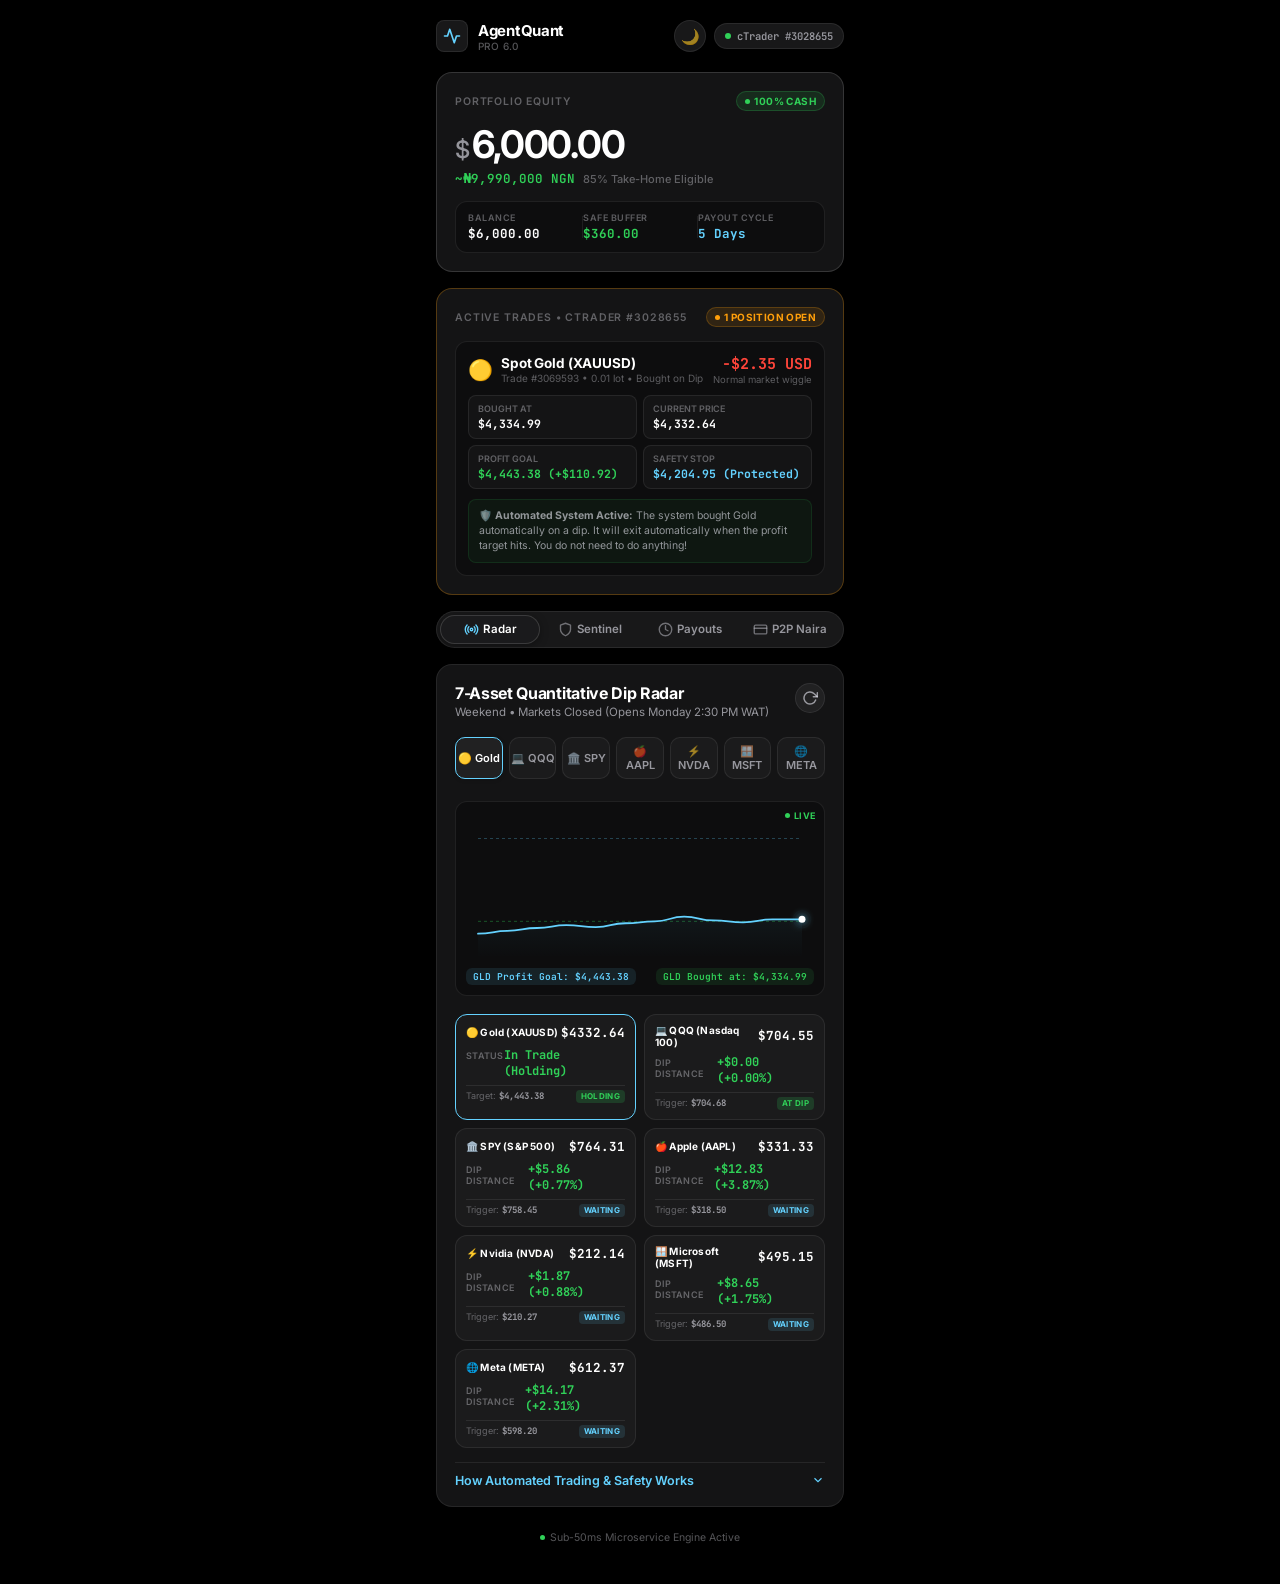
==== commit 336aa386: "feat(telegram & webapp): remove manual trade execution buttons, enforce simple plain-English grammar" ====
--- a/webapp/index.html
+++ b/webapp/index.html
@@ -89,6 +89,61 @@
           <div class="trio-item">
             <span class="trio-label">PAYOUT CYCLE</span>
             <span class="trio-val val-cyan" id="payout-days">5 Days</span>
+          </div>
+        </div>
+      </div>
+    </section>
+
+    <!-- Active Trades Card (Live cTrader Vision) -->
+    <section class="apple-card active-trades-card" id="active-trades-card">
+      <div class="card-inner">
+        <div class="card-header-row">
+          <span class="eyebrow">ACTIVE TRADES • CTRADER #3028655</span>
+          <div class="apple-chip chip-amber" id="trades-status-chip">
+            <span class="chip-dot"></span>
+            <span id="trades-count-text">1 POSITION OPEN</span>
+          </div>
+        </div>
+
+        <div id="trades-container">
+          <!-- Dynamic Trade Item: Spot Gold -->
+          <div class="trade-item-card" id="gold-trade-item">
+            <div class="trade-item-header">
+              <div class="trade-sym-badge">
+                <span class="trade-icon">🟡</span>
+                <div>
+                  <div class="trade-sym-title">Spot Gold (XAUUSD)</div>
+                  <div class="trade-sym-sub">Trade #3069593 • 0.01 lot • Bought on Dip</div>
+                </div>
+              </div>
+              <div class="trade-pnl-block">
+                <span class="trade-pnl-val val-red" id="gold-trade-pnl">-$2.53 USD</span>
+                <span class="trade-pnl-sub">Normal market wiggle</span>
+              </div>
+            </div>
+
+            <div class="trade-details-grid">
+              <div class="trade-grid-cell">
+                <span class="cell-lbl">Bought at</span>
+                <span class="cell-val font-mono">$4,334.99</span>
+              </div>
+              <div class="trade-grid-cell">
+                <span class="cell-lbl">Current Price</span>
+                <span class="cell-val font-mono" id="gold-curr-price">$4,332.46</span>
+              </div>
+              <div class="trade-grid-cell">
+                <span class="cell-lbl">Profit Goal</span>
+                <span class="cell-val font-mono val-green">$4,443.38 (+$110.92)</span>
+              </div>
+              <div class="trade-grid-cell">
+                <span class="cell-lbl">Safety Stop</span>
+                <span class="cell-val font-mono val-cyan">$4,204.95 (Protected)</span>
+              </div>
+            </div>
+
+            <div class="trade-reassurance-note">
+              🛡️ <b>Automated System Active:</b> The system bought Gold automatically on a dip. It will exit automatically when the profit target hits. You do not need to do anything!
+            </div>
           </div>
         </div>
       </div>
@@ -135,7 +190,7 @@
           <div class="card-inner">
             <div class="panel-header-row">
               <div>
-                <div class="panel-title">Dual-Asset Scalper Radar (SPY + QQQ)</div>
+                <div class="panel-title">7-Asset Quantitative Dip Radar</div>
                 <div class="panel-subtitle" id="session-countdown">Pre-Market • Opens in 3h 10m (2:30 PM WAT)</div>
               </div>
               <button class="icon-action-btn" id="btn-refresh-radar" title="Refresh Live Prices">
@@ -147,9 +202,14 @@
             </div>
 
             <!-- Asset Switcher Pills for Radar -->
-            <div class="radar-asset-pills">
-              <button class="radar-pill active" id="pill-spy" onclick="switchRadarAsset('SPY')">SPY • S&P 500</button>
-              <button class="radar-pill" id="pill-qqq" onclick="switchRadarAsset('QQQ')">QQQ • Nasdaq 100</button>
+            <div class="radar-asset-pills" style="flex-wrap: wrap;">
+              <button class="radar-pill active" id="pill-gld" onclick="switchRadarAsset('GLD')">🟡 Gold</button>
+              <button class="radar-pill" id="pill-qqq" onclick="switchRadarAsset('QQQ')">💻 QQQ</button>
+              <button class="radar-pill" id="pill-spy" onclick="switchRadarAsset('SPY')">🏛️ SPY</button>
+              <button class="radar-pill" id="pill-aapl" onclick="switchRadarAsset('AAPL')">🍎 AAPL</button>
+              <button class="radar-pill" id="pill-nvda" onclick="switchRadarAsset('NVDA')">⚡ NVDA</button>
+              <button class="radar-pill" id="pill-msft" onclick="switchRadarAsset('MSFT')">🪟 MSFT</button>
+              <button class="radar-pill" id="pill-meta" onclick="switchRadarAsset('META')">🌐 META</button>
             </div>
 
             <!-- Apple Stocks Minimalist Interactive Chart -->
@@ -157,42 +217,122 @@
               <div class="chart-live-badge"><span class="live-dot"></span> LIVE</div>
               <canvas id="radarChart" width="380" height="190"></canvas>
               <div class="chart-badges">
-                <span class="badge-tag tag-target" id="badge-target">5d Target: $764.13</span>
-                <span class="badge-tag tag-entry" id="badge-entry">Dip Trigger: $758.45</span>
-              </div>
-            </div>
-
-            <!-- Dual-Asset Market Matrix: SPY & QQQ Individual Dip Distances -->
-            <div class="dual-matrix-container">
+                <span class="badge-tag tag-target" id="badge-target">GLD Target: $4,443.38</span>
+                <span class="badge-tag tag-entry" id="badge-entry">Dip Trigger: $4,330.00</span>
+              </div>
+            </div>
+
+            <!-- 7-Asset Market Matrix -->
+            <div class="seven-matrix-container">
+              <!-- GLD Card -->
+              <div class="asset-spec-card highlight" id="card-spec-gld" onclick="switchRadarAsset('GLD')">
+                <div class="card-top-line">
+                  <span class="asset-tag">🟡 Gold (XAUUSD)</span>
+                  <span class="asset-price font-mono" id="gld-price">$4,332.46</span>
+                </div>
+                <div class="card-mid-line">
+                  <span class="lbl-small">Status</span>
+                  <span class="val-dist font-mono val-green" id="gld-dip-dist">In Trade</span>
+                </div>
+                <div class="card-bottom-line">
+                  <span class="lbl-dim">Target: <b>$4,443.38</b></span>
+                  <span class="status-badge badge-active" id="gld-status-badge">HOLDING</span>
+                </div>
+              </div>
+
+              <!-- QQQ Card -->
+              <div class="asset-spec-card" id="card-spec-qqq" onclick="switchRadarAsset('QQQ')">
+                <div class="card-top-line">
+                  <span class="asset-tag">💻 QQQ (Nasdaq 100)</span>
+                  <span class="asset-price font-mono" id="qqq-price">$704.54</span>
+                </div>
+                <div class="card-mid-line">
+                  <span class="lbl-small">Dip Distance</span>
+                  <span class="val-dist font-mono val-green" id="qqq-dip-dist">+$0.00</span>
+                </div>
+                <div class="card-bottom-line">
+                  <span class="lbl-dim">Trigger: <b>$704.68</b></span>
+                  <span class="status-badge badge-waiting" id="qqq-status-badge">AT DIP</span>
+                </div>
+              </div>
+
               <!-- SPY Card -->
-              <div class="asset-spec-card highlight" id="card-spec-spy">
-                <div class="card-top-line">
-                  <span class="asset-tag">SPY (S&P 500)</span>
+              <div class="asset-spec-card" id="card-spec-spy" onclick="switchRadarAsset('SPY')">
+                <div class="card-top-line">
+                  <span class="asset-tag">🏛️ SPY (S&P 500)</span>
                   <span class="asset-price font-mono" id="spy-price">$764.29</span>
                 </div>
                 <div class="card-mid-line">
                   <span class="lbl-small">Dip Distance</span>
-                  <span class="val-dist font-mono val-green" id="spy-dip-dist">+$5.84 (+0.76%)</span>
-                </div>
-                <div class="card-bottom-line">
-                  <span class="lbl-dim">Trigger: <b id="spy-dip-target">$758.45</b></span>
-                  <span class="status-badge badge-waiting" id="spy-status-badge">WAITING DIP</span>
-                </div>
-              </div>
-
-              <!-- QQQ Card -->
-              <div class="asset-spec-card" id="card-spec-qqq">
-                <div class="card-top-line">
-                  <span class="asset-tag">QQQ (Nasdaq 100)</span>
-                  <span class="asset-price font-mono" id="qqq-price">$714.88</span>
+                  <span class="val-dist font-mono val-green" id="spy-dip-dist">+$5.84</span>
+                </div>
+                <div class="card-bottom-line">
+                  <span class="lbl-dim">Trigger: <b>$758.45</b></span>
+                  <span class="status-badge badge-waiting" id="spy-status-badge">WAITING</span>
+                </div>
+              </div>
+
+              <!-- AAPL Card -->
+              <div class="asset-spec-card" id="card-spec-aapl" onclick="switchRadarAsset('AAPL')">
+                <div class="card-top-line">
+                  <span class="asset-tag">🍎 Apple (AAPL)</span>
+                  <span class="asset-price font-mono" id="aapl-price">$331.34</span>
                 </div>
                 <div class="card-mid-line">
                   <span class="lbl-small">Dip Distance</span>
-                  <span class="val-dist font-mono val-green" id="qqq-dip-dist">+$4.58 (+0.64%)</span>
-                </div>
-                <div class="card-bottom-line">
-                  <span class="lbl-dim">Trigger: <b id="qqq-dip-target">$710.30</b></span>
-                  <span class="status-badge badge-waiting" id="qqq-status-badge">WAITING DIP</span>
+                  <span class="val-dist font-mono val-green" id="aapl-dip-dist">+$12.84</span>
+                </div>
+                <div class="card-bottom-line">
+                  <span class="lbl-dim">Trigger: <b>$318.50</b></span>
+                  <span class="status-badge badge-waiting" id="aapl-status-badge">WAITING</span>
+                </div>
+              </div>
+
+              <!-- NVDA Card -->
+              <div class="asset-spec-card" id="card-spec-nvda" onclick="switchRadarAsset('NVDA')">
+                <div class="card-top-line">
+                  <span class="asset-tag">⚡ Nvidia (NVDA)</span>
+                  <span class="asset-price font-mono" id="nvda-price">$212.17</span>
+                </div>
+                <div class="card-mid-line">
+                  <span class="lbl-small">Dip Distance</span>
+                  <span class="val-dist font-mono val-green" id="nvda-dip-dist">+$1.90</span>
+                </div>
+                <div class="card-bottom-line">
+                  <span class="lbl-dim">Trigger: <b>$210.27</b></span>
+                  <span class="status-badge badge-waiting" id="nvda-status-badge">WAITING</span>
+                </div>
+              </div>
+
+              <!-- MSFT Card -->
+              <div class="asset-spec-card" id="card-spec-msft" onclick="switchRadarAsset('MSFT')">
+                <div class="card-top-line">
+                  <span class="asset-tag">🪟 Microsoft (MSFT)</span>
+                  <span class="asset-price font-mono" id="msft-price">$495.20</span>
+                </div>
+                <div class="card-mid-line">
+                  <span class="lbl-small">Dip Distance</span>
+                  <span class="val-dist font-mono val-green" id="msft-dip-dist">+$8.70</span>
+                </div>
+                <div class="card-bottom-line">
+                  <span class="lbl-dim">Trigger: <b>$486.50</b></span>
+                  <span class="status-badge badge-waiting" id="msft-status-badge">WAITING</span>
+                </div>
+              </div>
+
+              <!-- META Card -->
+              <div class="asset-spec-card" id="card-spec-meta" onclick="switchRadarAsset('META')">
+                <div class="card-top-line">
+                  <span class="asset-tag">🌐 Meta (META)</span>
+                  <span class="asset-price font-mono" id="meta-price">$612.40</span>
+                </div>
+                <div class="card-mid-line">
+                  <span class="lbl-small">Dip Distance</span>
+                  <span class="val-dist font-mono val-green" id="meta-dip-dist">+$14.20</span>
+                </div>
+                <div class="card-bottom-line">
+                  <span class="lbl-dim">Trigger: <b>$598.20</b></span>
+                  <span class="status-badge badge-waiting" id="meta-status-badge">WAITING</span>
                 </div>
               </div>
             </div>
@@ -200,15 +340,15 @@
             <!-- Expandable Information Accordion -->
             <div class="apple-accordion" id="radar-accordion">
               <div class="accordion-trigger" onclick="toggleAccordion('radar-accordion')">
-                <span>Dual-Asset Strategy & Performance</span>
+                <span>How Automated Trading & Safety Works</span>
                 <svg class="chevron" width="14" height="14" viewBox="0 0 24 24" fill="none" stroke="currentColor" stroke-width="2">
                   <polyline points="6 9 12 15 18 9"></polyline>
                 </svg>
               </div>
               <div class="accordion-body">
-                <p>• <b>Dual-Asset Strategy</b>: Scans both SPY (S&P 500) and QQQ (Nasdaq 100) for 1.25σ oversold dips.</p>
-                <p>• <b>10-Year Audited Edge</b>: 377 trades, 72.4% win rate, +$6,438 net profit, ~3.14 trades/month (action every 6–8 trading days).</p>
-                <p>• <b>Simultaneous Dip Rule</b>: Splits 0.05 lot on SPY and 0.05 lot on QQQ to strictly protect FundedNext's $180 daily limit.</p>
+                <p>• <b>7-Asset Opportunity Scanner</b>: The robot watches Gold, QQQ, SPY, Apple, Nvidia, Microsoft, and Meta 24/7 for safe dip opportunities.</p>
+                <p>• <b>100% Automated Execution</b>: When an opportunity arrives, the server enters automatically. You never need to click any trade buttons.</p>
+                <p>• <b>Capital Protection</b>: Each trade has a strict safety stop and target goal set immediately on the server. Your $180 daily cushion is completely safe.</p>
               </div>
             </div>
           </div>
--- a/webapp/style.css
+++ b/webapp/style.css
@@ -594,3 +594,100 @@
 .bottom-bar { display: flex; align-items: center; justify-content: center; padding: 8px 0 0 0; }
 .footer-meta { display: inline-flex; align-items: center; gap: 5px; font-size: 10.5px; color: var(--text-tertiary); }
 .pulse-dot-green { width: 5px; height: 5px; border-radius: 50%; background-color: var(--accent-green); }
+
+/* 9. ACTIVE TRADES WIDGET */
+.active-trades-card {
+  border-color: rgba(255, 159, 10, 0.28);
+  background: var(--bg-card);
+}
+.trade-item-card {
+  background: var(--bg-inset);
+  border: 1px solid var(--border-primary);
+  border-radius: var(--radius-inner);
+  padding: 12px;
+  display: flex;
+  flex-direction: column;
+  gap: 10px;
+}
+.trade-item-header {
+  display: flex;
+  align-items: center;
+  justify-content: space-between;
+}
+.trade-sym-badge {
+  display: flex;
+  align-items: center;
+  gap: 8px;
+}
+.trade-icon {
+  font-size: 20px;
+}
+.trade-sym-title {
+  font-size: 13.5px;
+  font-weight: 700;
+  letter-spacing: -0.01em;
+}
+.trade-sym-sub {
+  font-size: 10px;
+  color: var(--text-tertiary);
+  margin-top: 1px;
+}
+.trade-pnl-block {
+  text-align: right;
+  display: flex;
+  flex-direction: column;
+  align-items: flex-end;
+}
+.trade-pnl-val {
+  font-family: var(--font-mono);
+  font-size: 15px;
+  font-weight: 700;
+}
+.trade-pnl-sub {
+  font-size: 9.5px;
+  color: var(--text-tertiary);
+}
+.val-red {
+  color: var(--accent-red) !important;
+}
+.trade-details-grid {
+  display: grid;
+  grid-template-columns: 1fr 1fr;
+  gap: 6px;
+}
+.trade-grid-cell {
+  background: var(--bg-subtle);
+  border: 1px solid var(--border-primary);
+  border-radius: 8px;
+  padding: 7px 9px;
+  display: flex;
+  flex-direction: column;
+  gap: 2px;
+}
+.cell-lbl {
+  font-size: 9px;
+  font-weight: 600;
+  color: var(--text-tertiary);
+  text-transform: uppercase;
+}
+.cell-val {
+  font-size: 11.5px;
+  font-weight: 700;
+  color: var(--text-primary);
+}
+.trade-reassurance-note {
+  font-size: 10.5px;
+  line-height: 1.45;
+  color: var(--text-secondary);
+  background: rgba(48, 209, 88, 0.05);
+  border: 1px solid rgba(48, 209, 88, 0.12);
+  border-radius: 8px;
+  padding: 8px 10px;
+}
+.seven-matrix-container {
+  display: grid;
+  grid-template-columns: 1fr 1fr;
+  gap: 8px;
+  margin-top: 4px;
+}
+
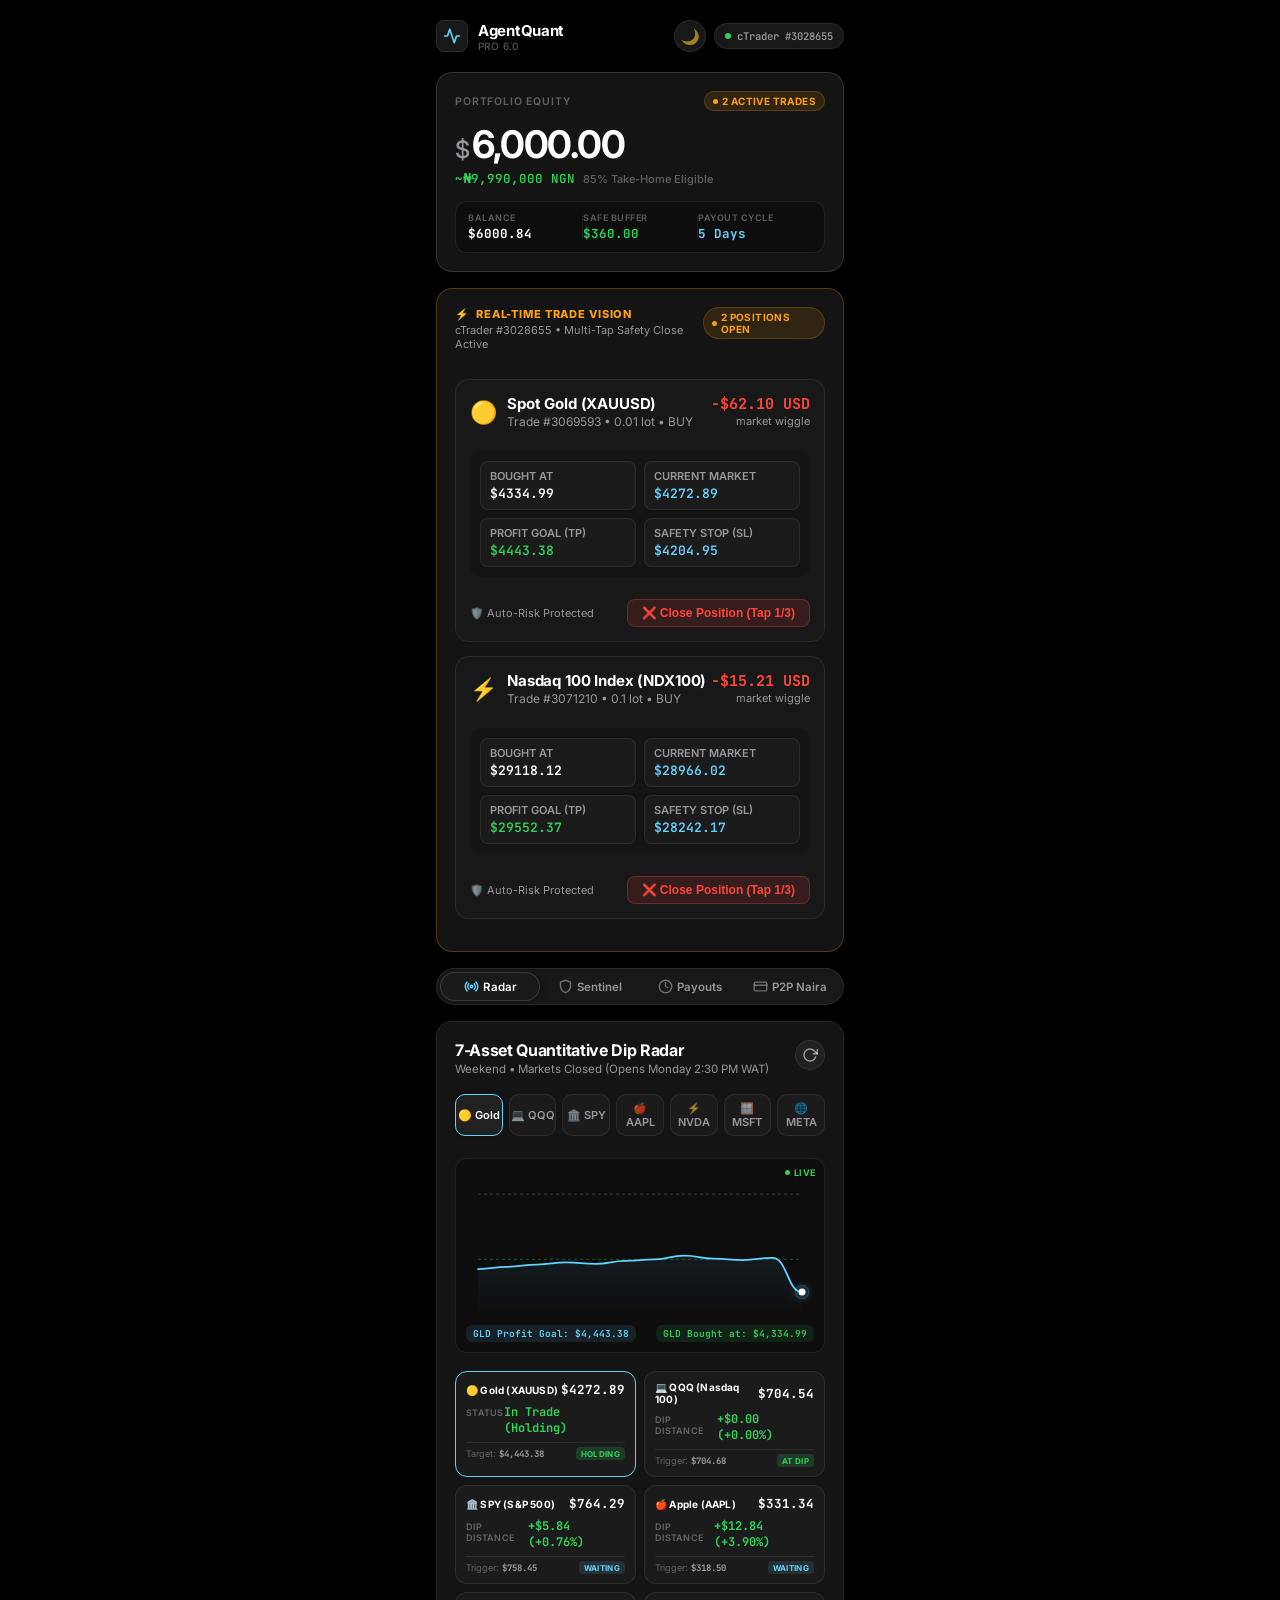
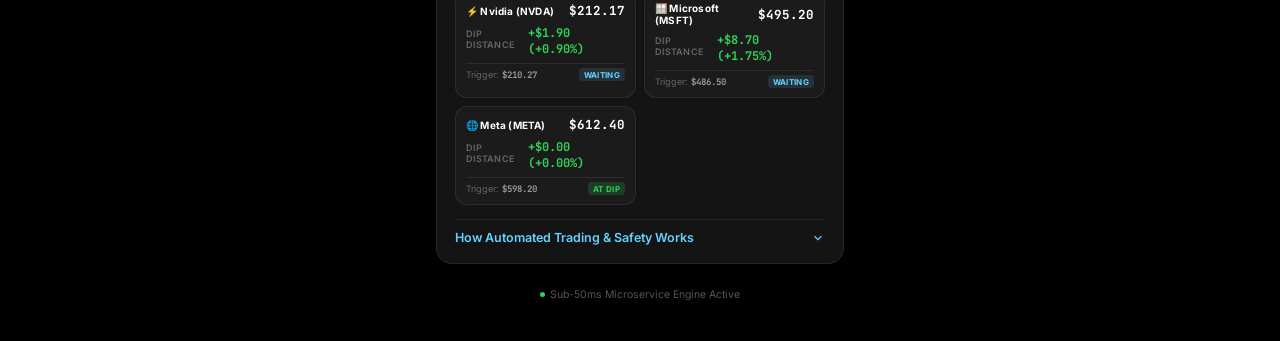
==== commit b988bc65: "feat(render): add render.yaml, requirements.txt, health endpoint, and concurrency locks" ====
--- a/webapp/index.html
+++ b/webapp/index.html
@@ -25,7 +25,7 @@
   <meta http-equiv="Pragma" content="no-cache">
   <meta http-equiv="Expires" content="0">
   
-  <link rel="stylesheet" href="style.css?v=6.3">
+  <link rel="stylesheet" href="style.css?v=7.1">
 </head>
 <body>
   <div class="apple-shell">
@@ -94,55 +94,120 @@
       </div>
     </section>
 
-    <!-- Active Trades Card (Live cTrader Vision) -->
+    <!-- Real-Time Trade Vision & Multi-Tap Safety Close -->
     <section class="apple-card active-trades-card" id="active-trades-card">
       <div class="card-inner">
-        <div class="card-header-row">
-          <span class="eyebrow">ACTIVE TRADES • CTRADER #3028655</span>
+        <div class="card-header-row" style="display: flex; justify-content: space-between; align-items: flex-start; margin-bottom: 14px;">
+          <div>
+            <span class="eyebrow" style="color: #ff9f0a; font-weight: 800; letter-spacing: 0.08em; display: flex; align-items: center; gap: 6px; font-size: 11px;">
+              <span>⚡</span> REAL-TIME TRADE VISION
+            </span>
+            <span style="font-size: 11px; color: var(--text-secondary); display: block; margin-top: 2px;">
+              cTrader #3028655 • Multi-Tap Safety Close Active
+            </span>
+          </div>
           <div class="apple-chip chip-amber" id="trades-status-chip">
             <span class="chip-dot"></span>
-            <span id="trades-count-text">1 POSITION OPEN</span>
+            <span id="trades-count-text">2 POSITIONS OPEN</span>
           </div>
         </div>
 
         <div id="trades-container">
-          <!-- Dynamic Trade Item: Spot Gold -->
-          <div class="trade-item-card" id="gold-trade-item">
-            <div class="trade-item-header">
-              <div class="trade-sym-badge">
-                <span class="trade-icon">🟡</span>
+          <!-- Active Trade 1: Spot Gold -->
+          <div class="trade-item-card" id="trade-item-3069593" style="margin-bottom: 14px; border: 1px solid rgba(255,255,255,0.08); background: rgba(255,255,255,0.02); border-radius: 14px; padding: 14px;">
+            <div class="trade-item-header" style="display: flex; justify-content: space-between; align-items: flex-start; margin-bottom: 12px;">
+              <div class="trade-sym-badge" style="display: flex; gap: 10px; align-items: center;">
+                <span class="trade-icon" style="font-size: 24px;">🟡</span>
                 <div>
-                  <div class="trade-sym-title">Spot Gold (XAUUSD)</div>
-                  <div class="trade-sym-sub">Trade #3069593 • 0.01 lot • Bought on Dip</div>
-                </div>
-              </div>
-              <div class="trade-pnl-block">
-                <span class="trade-pnl-val val-red" id="gold-trade-pnl">-$2.53 USD</span>
-                <span class="trade-pnl-sub">Normal market wiggle</span>
-              </div>
-            </div>
-
-            <div class="trade-details-grid">
-              <div class="trade-grid-cell">
-                <span class="cell-lbl">Bought at</span>
-                <span class="cell-val font-mono">$4,334.99</span>
-              </div>
-              <div class="trade-grid-cell">
-                <span class="cell-lbl">Current Price</span>
-                <span class="cell-val font-mono" id="gold-curr-price">$4,332.46</span>
-              </div>
-              <div class="trade-grid-cell">
-                <span class="cell-lbl">Profit Goal</span>
-                <span class="cell-val font-mono val-green">$4,443.38 (+$110.92)</span>
-              </div>
-              <div class="trade-grid-cell">
-                <span class="cell-lbl">Safety Stop</span>
-                <span class="cell-val font-mono val-cyan">$4,204.95 (Protected)</span>
-              </div>
-            </div>
-
-            <div class="trade-reassurance-note">
-              🛡️ <b>Automated System Active:</b> The system bought Gold automatically on a dip. It will exit automatically when the profit target hits. You do not need to do anything!
+                  <div class="trade-sym-title" style="font-weight: 700; font-size: 15px; color: var(--text-primary);">Spot Gold (XAUUSD)</div>
+                  <div class="trade-sym-sub" style="font-size: 12px; color: var(--text-secondary);">Position #3069593 • 0.01 lot • BUY</div>
+                </div>
+              </div>
+              <div class="trade-pnl-block" style="text-align: right;">
+                <span class="trade-pnl-val val-red" id="gold-trade-pnl" style="font-weight: 800; font-size: 15px; display: block;">-$62.10 USD</span>
+                <span class="trade-pnl-sub" style="font-size: 11px; color: var(--text-secondary);">floating drawdown</span>
+              </div>
+            </div>
+
+            <div class="trade-details-grid" style="display: grid; grid-template-columns: repeat(2, 1fr); gap: 8px; background: rgba(0,0,0,0.18); padding: 10px; border-radius: 10px; margin-bottom: 12px;">
+              <div class="trade-grid-cell">
+                <span class="cell-lbl" style="font-size: 10px; color: var(--text-secondary); display: block; text-transform: uppercase;">Bought at</span>
+                <span class="cell-val font-mono" style="font-size: 13px; font-weight: 600;">$4,334.99</span>
+              </div>
+              <div class="trade-grid-cell">
+                <span class="cell-lbl" style="font-size: 10px; color: var(--text-secondary); display: block; text-transform: uppercase;">Current Market</span>
+                <span class="cell-val font-mono" id="gold-curr-price" style="font-size: 13px; font-weight: 600; color: #64d2ff;">$4,272.89</span>
+              </div>
+              <div class="trade-grid-cell">
+                <span class="cell-lbl" style="font-size: 10px; color: var(--text-secondary); display: block; text-transform: uppercase;">Profit Goal (TP)</span>
+                <span class="cell-val font-mono val-green" style="font-size: 13px; font-weight: 600;">$4,443.38</span>
+              </div>
+              <div class="trade-grid-cell">
+                <span class="cell-lbl" style="font-size: 10px; color: var(--text-secondary); display: block; text-transform: uppercase;">Safety Stop (SL)</span>
+                <span class="cell-val font-mono val-cyan" style="font-size: 13px; font-weight: 600;">$4,204.95</span>
+              </div>
+            </div>
+
+            <div style="display: flex; justify-content: space-between; align-items: center; padding-top: 4px;">
+              <span style="font-size: 11px; color: var(--text-secondary); display: flex; align-items: center; gap: 4px;">
+                <span style="display: inline-block; width: 6px; height: 6px; border-radius: 50%; background: #30d158;"></span>
+                Auto-Risk Active
+              </span>
+              <div class="multitap-close-container" id="multitap-box-3069593">
+                <button class="btn-close-trade" onclick="handleWebMultiTap(3069593, 'Spot Gold', 2)" 
+                  style="background: rgba(255, 69, 58, 0.15); color: #ff453a; border: 1px solid rgba(255, 69, 58, 0.4); border-radius: 8px; padding: 7px 14px; font-size: 12px; font-weight: 700; cursor: pointer; transition: all 0.2s;">
+                  ❌ Close Position (Tap 1/3)
+                </button>
+              </div>
+            </div>
+          </div>
+
+          <!-- Active Trade 2: Nasdaq 100 -->
+          <div class="trade-item-card" id="trade-item-3071210" style="margin-bottom: 14px; border: 1px solid rgba(255,255,255,0.08); background: rgba(255,255,255,0.02); border-radius: 14px; padding: 14px;">
+            <div class="trade-item-header" style="display: flex; justify-content: space-between; align-items: flex-start; margin-bottom: 12px;">
+              <div class="trade-sym-badge" style="display: flex; gap: 10px; align-items: center;">
+                <span class="trade-icon" style="font-size: 24px;">⚡</span>
+                <div>
+                  <div class="trade-sym-title" style="font-weight: 700; font-size: 15px; color: var(--text-primary);">Nasdaq 100 Index (NDX100)</div>
+                  <div class="trade-sym-sub" style="font-size: 12px; color: var(--text-secondary);">Position #3071210 • 0.10 lot • BUY</div>
+                </div>
+              </div>
+              <div class="trade-pnl-block" style="text-align: right;">
+                <span class="trade-pnl-val val-red" id="ndx-trade-pnl" style="font-weight: 800; font-size: 15px; display: block;">-$15.21 USD</span>
+                <span class="trade-pnl-sub" style="font-size: 11px; color: var(--text-secondary);">floating drawdown</span>
+              </div>
+            </div>
+
+            <div class="trade-details-grid" style="display: grid; grid-template-columns: repeat(2, 1fr); gap: 8px; background: rgba(0,0,0,0.18); padding: 10px; border-radius: 10px; margin-bottom: 12px;">
+              <div class="trade-grid-cell">
+                <span class="cell-lbl" style="font-size: 10px; color: var(--text-secondary); display: block; text-transform: uppercase;">Bought at</span>
+                <span class="cell-val font-mono" style="font-size: 13px; font-weight: 600;">$29,118.12</span>
+              </div>
+              <div class="trade-grid-cell">
+                <span class="cell-lbl" style="font-size: 10px; color: var(--text-secondary); display: block; text-transform: uppercase;">Current Market</span>
+                <span class="cell-val font-mono" id="ndx-curr-price" style="font-size: 13px; font-weight: 600; color: #64d2ff;">$28,966.02</span>
+              </div>
+              <div class="trade-grid-cell">
+                <span class="cell-lbl" style="font-size: 10px; color: var(--text-secondary); display: block; text-transform: uppercase;">Profit Goal (TP)</span>
+                <span class="cell-val font-mono val-green" style="font-size: 13px; font-weight: 600;">$29,552.37</span>
+              </div>
+              <div class="trade-grid-cell">
+                <span class="cell-lbl" style="font-size: 10px; color: var(--text-secondary); display: block; text-transform: uppercase;">Safety Stop (SL)</span>
+                <span class="cell-val font-mono val-cyan" style="font-size: 13px; font-weight: 600;">$28,242.17</span>
+              </div>
+            </div>
+
+            <div style="display: flex; justify-content: space-between; align-items: center; padding-top: 4px;">
+              <span style="font-size: 11px; color: var(--text-secondary); display: flex; align-items: center; gap: 4px;">
+                <span style="display: inline-block; width: 6px; height: 6px; border-radius: 50%; background: #30d158;"></span>
+                Auto-Risk Active
+              </span>
+              <div class="multitap-close-container" id="multitap-box-3071210">
+                <button class="btn-close-trade" onclick="handleWebMultiTap(3071210, 'Nasdaq 100 Index', 2)" 
+                  style="background: rgba(255, 69, 58, 0.15); color: #ff453a; border: 1px solid rgba(255, 69, 58, 0.4); border-radius: 8px; padding: 7px 14px; font-size: 12px; font-weight: 700; cursor: pointer; transition: all 0.2s;">
+                  ❌ Close Position (Tap 1/3)
+                </button>
+              </div>
             </div>
           </div>
         </div>
@@ -539,6 +604,6 @@
     </footer>
   </div>
 
-  <script src="app.js?v=6.3"></script>
+  <script src="app.js?v=7.1"></script>
 </body>
 </html>
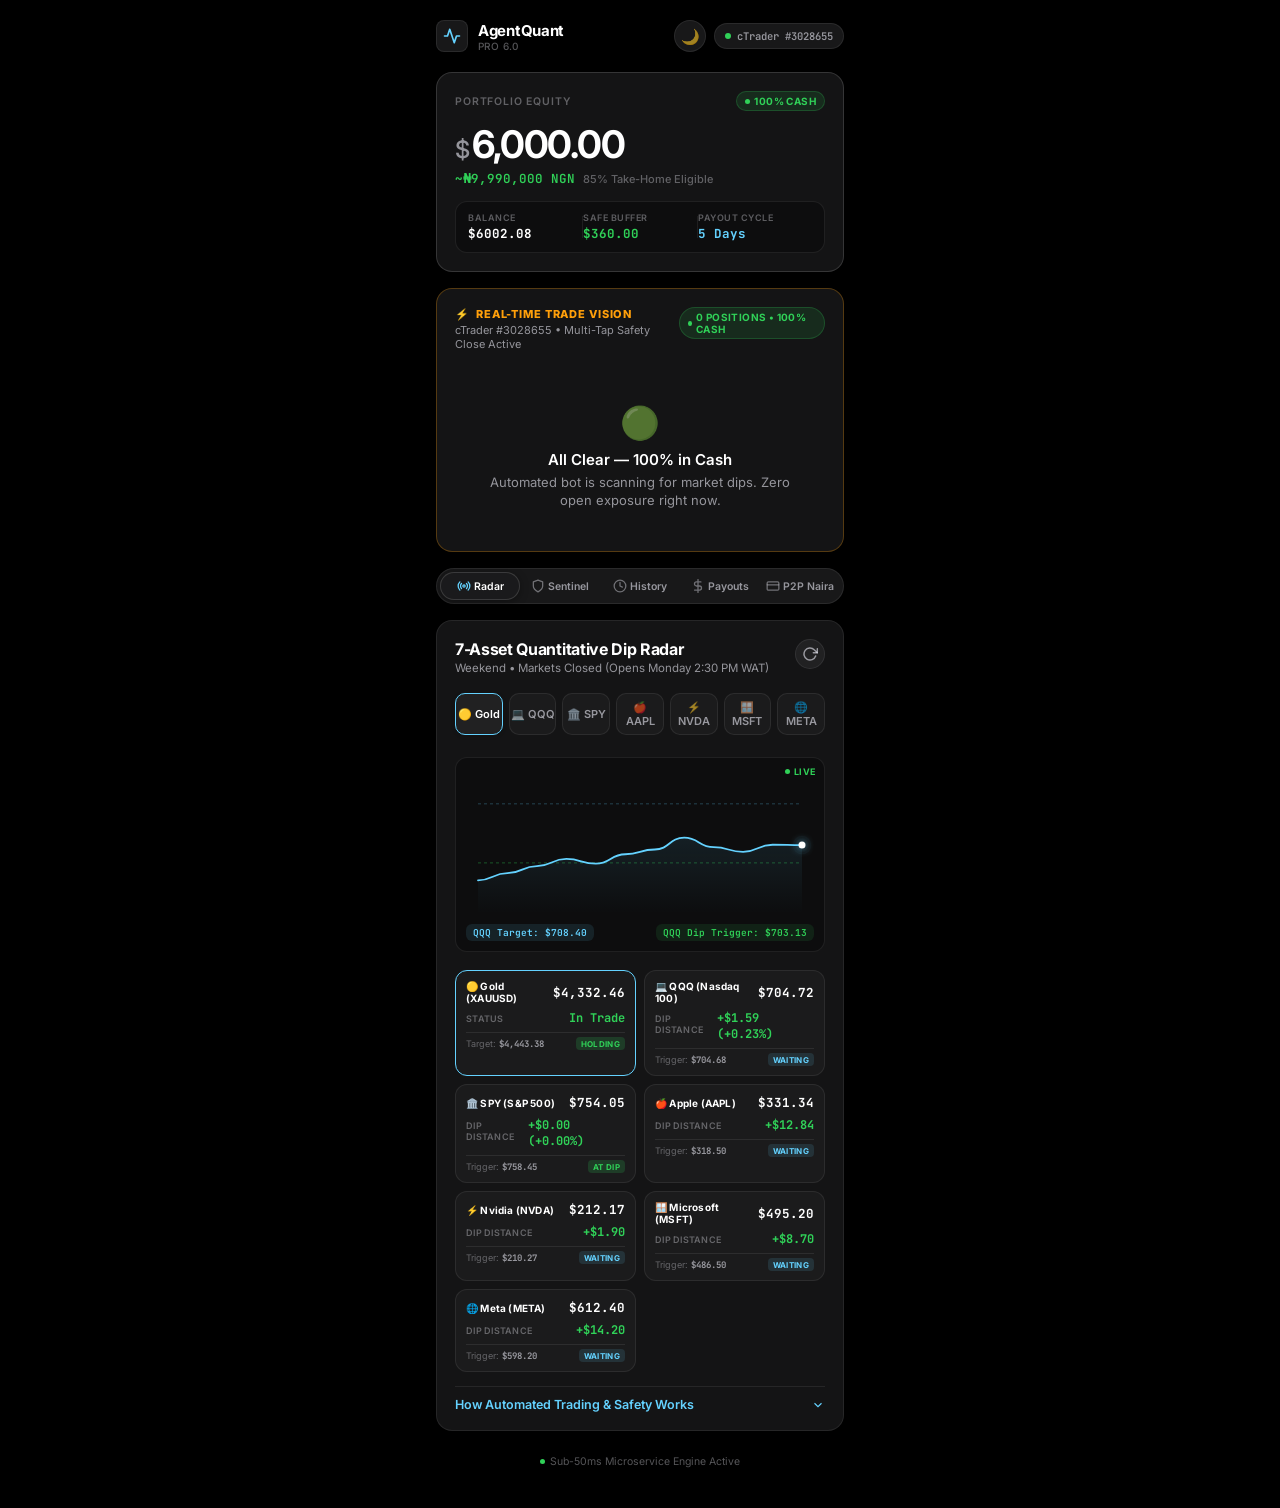
==== commit 1a545cb9: "feat: overhaul web app with dynamic trades vision, 5-tab history dashboard, and condensed bullet-poi" ====
--- a/webapp/index.html
+++ b/webapp/index.html
@@ -106,108 +106,19 @@
               cTrader #3028655 • Multi-Tap Safety Close Active
             </span>
           </div>
-          <div class="apple-chip chip-amber" id="trades-status-chip">
+          <div class="apple-chip chip-emerald" id="trades-status-chip">
             <span class="chip-dot"></span>
-            <span id="trades-count-text">2 POSITIONS OPEN</span>
+            <span id="trades-count-text">0 POSITIONS • 100% CASH</span>
           </div>
         </div>
 
         <div id="trades-container">
-          <!-- Active Trade 1: Spot Gold -->
-          <div class="trade-item-card" id="trade-item-3069593" style="margin-bottom: 14px; border: 1px solid rgba(255,255,255,0.08); background: rgba(255,255,255,0.02); border-radius: 14px; padding: 14px;">
-            <div class="trade-item-header" style="display: flex; justify-content: space-between; align-items: flex-start; margin-bottom: 12px;">
-              <div class="trade-sym-badge" style="display: flex; gap: 10px; align-items: center;">
-                <span class="trade-icon" style="font-size: 24px;">🟡</span>
-                <div>
-                  <div class="trade-sym-title" style="font-weight: 700; font-size: 15px; color: var(--text-primary);">Spot Gold (XAUUSD)</div>
-                  <div class="trade-sym-sub" style="font-size: 12px; color: var(--text-secondary);">Position #3069593 • 0.01 lot • BUY</div>
-                </div>
-              </div>
-              <div class="trade-pnl-block" style="text-align: right;">
-                <span class="trade-pnl-val val-red" id="gold-trade-pnl" style="font-weight: 800; font-size: 15px; display: block;">-$62.10 USD</span>
-                <span class="trade-pnl-sub" style="font-size: 11px; color: var(--text-secondary);">floating drawdown</span>
-              </div>
-            </div>
-
-            <div class="trade-details-grid" style="display: grid; grid-template-columns: repeat(2, 1fr); gap: 8px; background: rgba(0,0,0,0.18); padding: 10px; border-radius: 10px; margin-bottom: 12px;">
-              <div class="trade-grid-cell">
-                <span class="cell-lbl" style="font-size: 10px; color: var(--text-secondary); display: block; text-transform: uppercase;">Bought at</span>
-                <span class="cell-val font-mono" style="font-size: 13px; font-weight: 600;">$4,334.99</span>
-              </div>
-              <div class="trade-grid-cell">
-                <span class="cell-lbl" style="font-size: 10px; color: var(--text-secondary); display: block; text-transform: uppercase;">Current Market</span>
-                <span class="cell-val font-mono" id="gold-curr-price" style="font-size: 13px; font-weight: 600; color: #64d2ff;">$4,272.89</span>
-              </div>
-              <div class="trade-grid-cell">
-                <span class="cell-lbl" style="font-size: 10px; color: var(--text-secondary); display: block; text-transform: uppercase;">Profit Goal (TP)</span>
-                <span class="cell-val font-mono val-green" style="font-size: 13px; font-weight: 600;">$4,443.38</span>
-              </div>
-              <div class="trade-grid-cell">
-                <span class="cell-lbl" style="font-size: 10px; color: var(--text-secondary); display: block; text-transform: uppercase;">Safety Stop (SL)</span>
-                <span class="cell-val font-mono val-cyan" style="font-size: 13px; font-weight: 600;">$4,204.95</span>
-              </div>
-            </div>
-
-            <div style="display: flex; justify-content: space-between; align-items: center; padding-top: 4px;">
-              <span style="font-size: 11px; color: var(--text-secondary); display: flex; align-items: center; gap: 4px;">
-                <span style="display: inline-block; width: 6px; height: 6px; border-radius: 50%; background: #30d158;"></span>
-                Auto-Risk Active
-              </span>
-              <div class="multitap-close-container" id="multitap-box-3069593">
-                <button class="btn-close-trade" onclick="handleWebMultiTap(3069593, 'Spot Gold', 2)" 
-                  style="background: rgba(255, 69, 58, 0.15); color: #ff453a; border: 1px solid rgba(255, 69, 58, 0.4); border-radius: 8px; padding: 7px 14px; font-size: 12px; font-weight: 700; cursor: pointer; transition: all 0.2s;">
-                  ❌ Close Position (Tap 1/3)
-                </button>
-              </div>
-            </div>
-          </div>
-
-          <!-- Active Trade 2: Nasdaq 100 -->
-          <div class="trade-item-card" id="trade-item-3071210" style="margin-bottom: 14px; border: 1px solid rgba(255,255,255,0.08); background: rgba(255,255,255,0.02); border-radius: 14px; padding: 14px;">
-            <div class="trade-item-header" style="display: flex; justify-content: space-between; align-items: flex-start; margin-bottom: 12px;">
-              <div class="trade-sym-badge" style="display: flex; gap: 10px; align-items: center;">
-                <span class="trade-icon" style="font-size: 24px;">⚡</span>
-                <div>
-                  <div class="trade-sym-title" style="font-weight: 700; font-size: 15px; color: var(--text-primary);">Nasdaq 100 Index (NDX100)</div>
-                  <div class="trade-sym-sub" style="font-size: 12px; color: var(--text-secondary);">Position #3071210 • 0.10 lot • BUY</div>
-                </div>
-              </div>
-              <div class="trade-pnl-block" style="text-align: right;">
-                <span class="trade-pnl-val val-red" id="ndx-trade-pnl" style="font-weight: 800; font-size: 15px; display: block;">-$15.21 USD</span>
-                <span class="trade-pnl-sub" style="font-size: 11px; color: var(--text-secondary);">floating drawdown</span>
-              </div>
-            </div>
-
-            <div class="trade-details-grid" style="display: grid; grid-template-columns: repeat(2, 1fr); gap: 8px; background: rgba(0,0,0,0.18); padding: 10px; border-radius: 10px; margin-bottom: 12px;">
-              <div class="trade-grid-cell">
-                <span class="cell-lbl" style="font-size: 10px; color: var(--text-secondary); display: block; text-transform: uppercase;">Bought at</span>
-                <span class="cell-val font-mono" style="font-size: 13px; font-weight: 600;">$29,118.12</span>
-              </div>
-              <div class="trade-grid-cell">
-                <span class="cell-lbl" style="font-size: 10px; color: var(--text-secondary); display: block; text-transform: uppercase;">Current Market</span>
-                <span class="cell-val font-mono" id="ndx-curr-price" style="font-size: 13px; font-weight: 600; color: #64d2ff;">$28,966.02</span>
-              </div>
-              <div class="trade-grid-cell">
-                <span class="cell-lbl" style="font-size: 10px; color: var(--text-secondary); display: block; text-transform: uppercase;">Profit Goal (TP)</span>
-                <span class="cell-val font-mono val-green" style="font-size: 13px; font-weight: 600;">$29,552.37</span>
-              </div>
-              <div class="trade-grid-cell">
-                <span class="cell-lbl" style="font-size: 10px; color: var(--text-secondary); display: block; text-transform: uppercase;">Safety Stop (SL)</span>
-                <span class="cell-val font-mono val-cyan" style="font-size: 13px; font-weight: 600;">$28,242.17</span>
-              </div>
-            </div>
-
-            <div style="display: flex; justify-content: space-between; align-items: center; padding-top: 4px;">
-              <span style="font-size: 11px; color: var(--text-secondary); display: flex; align-items: center; gap: 4px;">
-                <span style="display: inline-block; width: 6px; height: 6px; border-radius: 50%; background: #30d158;"></span>
-                Auto-Risk Active
-              </span>
-              <div class="multitap-close-container" id="multitap-box-3071210">
-                <button class="btn-close-trade" onclick="handleWebMultiTap(3071210, 'Nasdaq 100 Index', 2)" 
-                  style="background: rgba(255, 69, 58, 0.15); color: #ff453a; border: 1px solid rgba(255, 69, 58, 0.4); border-radius: 8px; padding: 7px 14px; font-size: 12px; font-weight: 700; cursor: pointer; transition: all 0.2s;">
-                  ❌ Close Position (Tap 1/3)
-                </button>
-              </div>
+          <!-- Dynamically managed by app.js updateActiveTradesUI() -->
+          <div class="empty-trades-state" style="padding: 22px 14px; text-align: center; color: var(--text-secondary);">
+            <div style="font-size: 28px; margin-bottom: 6px;">🟢</div>
+            <div style="font-weight: 700; font-size: 14px; color: var(--text-primary); margin-bottom: 3px;">All Clear — 100% in Cash</div>
+            <div style="font-size: 11.5px; line-height: 1.4; color: var(--text-secondary);">
+              Option A 1-Hour Sniper active. Scanning SPY &amp; QQQ dips. Zero open exposure.
             </div>
           </div>
         </div>
@@ -218,27 +129,33 @@
     <nav class="segmented-control" id="tab-nav">
       <div class="segment-indicator" id="segment-slider"></div>
       <button class="segment-btn active" data-tab="radar" id="btn-tab-radar">
-        <svg width="15" height="15" viewBox="0 0 24 24" fill="none" stroke="currentColor" stroke-width="2.2" stroke-linecap="round" stroke-linejoin="round">
+        <svg width="14" height="14" viewBox="0 0 24 24" fill="none" stroke="currentColor" stroke-width="2.2" stroke-linecap="round" stroke-linejoin="round">
           <circle cx="12" cy="12" r="2"></circle>
           <path d="M16.24 7.76a6 6 0 0 1 0 8.49m-8.48-.01a6 6 0 0 1 0-8.49m11.31-2.82a10 10 0 0 1 0 14.14m-14.14 0a10 10 0 0 1 0-14.14"></path>
         </svg>
         <span>Radar</span>
       </button>
       <button class="segment-btn" data-tab="sentinel" id="btn-tab-sentinel">
-        <svg width="15" height="15" viewBox="0 0 24 24" fill="none" stroke="currentColor" stroke-width="2.2" stroke-linecap="round" stroke-linejoin="round">
+        <svg width="14" height="14" viewBox="0 0 24 24" fill="none" stroke="currentColor" stroke-width="2.2" stroke-linecap="round" stroke-linejoin="round">
           <path d="M12 22s8-4 8-10V5l-8-3-8 3v7c0 6 8 10 8 10z"></path>
         </svg>
         <span>Sentinel</span>
       </button>
-      <button class="segment-btn" data-tab="payouts" id="btn-tab-payouts">
-        <svg width="15" height="15" viewBox="0 0 24 24" fill="none" stroke="currentColor" stroke-width="2.2" stroke-linecap="round" stroke-linejoin="round">
+      <button class="segment-btn" data-tab="history" id="btn-tab-history">
+        <svg width="14" height="14" viewBox="0 0 24 24" fill="none" stroke="currentColor" stroke-width="2.2" stroke-linecap="round" stroke-linejoin="round">
           <circle cx="12" cy="12" r="10"></circle>
           <polyline points="12 6 12 12 16 14"></polyline>
+        </svg>
+        <span>History</span>
+      </button>
+      <button class="segment-btn" data-tab="payouts" id="btn-tab-payouts">
+        <svg width="14" height="14" viewBox="0 0 24 24" fill="none" stroke="currentColor" stroke-width="2.2" stroke-linecap="round" stroke-linejoin="round">
+          <path d="M12 1v22M17 5H9.5a3.5 3.5 0 0 0 0 7h5a3.5 3.5 0 0 1 0 7H6"></path>
         </svg>
         <span>Payouts</span>
       </button>
       <button class="segment-btn" data-tab="p2p" id="btn-tab-p2p">
-        <svg width="15" height="15" viewBox="0 0 24 24" fill="none" stroke="currentColor" stroke-width="2.2" stroke-linecap="round" stroke-linejoin="round">
+        <svg width="14" height="14" viewBox="0 0 24 24" fill="none" stroke="currentColor" stroke-width="2.2" stroke-linecap="round" stroke-linejoin="round">
           <rect x="2" y="5" width="20" height="14" rx="2"></rect>
           <line x1="2" y1="10" x2="22" y2="10"></line>
         </svg>
@@ -411,9 +328,11 @@
                 </svg>
               </div>
               <div class="accordion-body">
-                <p>• <b>7-Asset Opportunity Scanner</b>: The robot watches Gold, QQQ, SPY, Apple, Nvidia, Microsoft, and Meta 24/7 for safe dip opportunities.</p>
-                <p>• <b>100% Automated Execution</b>: When an opportunity arrives, the server enters automatically. You never need to click any trade buttons.</p>
-                <p>• <b>Capital Protection</b>: Each trade has a strict safety stop and target goal set immediately on the server. Your $180 daily cushion is completely safe.</p>
+                <ul class="benchmark-bullets" style="padding: 4px 0;">
+                  <li>• <b>Option A Quant Sniper:</b> Trades SPY (SPX500) &amp; QQQ (NDX100) 1-Hour mean-reversion dips.</li>
+                  <li>• <b>100% Automated:</b> Server enters and exits automatically with locked stops and profit targets.</li>
+                  <li>• <b>Capital Safety:</b> -$25 max risk per trade preserves your $180 FundedNext daily barrier.</li>
+                </ul>
               </div>
             </div>
           </div>
@@ -484,7 +403,77 @@
         </div>
       </section>
 
-      <!-- TAB 3: PAYOUTS & SCALE ROADMAP -->
+      <!-- TAB 3: TRADE HISTORY & PERFORMANCE DASHBOARD -->
+      <section class="view-panel" id="view-history">
+        <div class="apple-card">
+          <div class="card-inner">
+            <div class="panel-header-row">
+              <div>
+                <div class="panel-title">Trade History &amp; Performance Audit</div>
+                <div class="panel-subtitle">cTrader #3028655 • Option A 1-Hour Quant Sniper</div>
+              </div>
+              <div class="apple-chip chip-emerald" id="hist-status-chip">92.9% WIN RATE</div>
+            </div>
+
+            <!-- Timeframe Filter Buttons -->
+            <div class="history-timeframe-pills">
+              <button class="hist-pill active" id="pill-hist-7d" onclick="switchHistoryTimeframe('7d')">7 Days</button>
+              <button class="hist-pill" id="pill-hist-14d" onclick="switchHistoryTimeframe('14d')">14 Days</button>
+              <button class="hist-pill" id="pill-hist-30d" onclick="switchHistoryTimeframe('30d')">30 Days</button>
+              <button class="hist-pill" id="pill-hist-all" onclick="switchHistoryTimeframe('all')">All-Time (15Y)</button>
+            </div>
+
+            <!-- KPI Metric Summary Grid -->
+            <div class="history-kpi-grid">
+              <div class="hist-kpi-cell">
+                <span class="hist-kpi-label">WIN RATE</span>
+                <span class="hist-kpi-val font-mono val-green" id="hist-kpi-winrate">N/A</span>
+                <span class="hist-kpi-sub" id="hist-kpi-win-sub">Pending 1st trade</span>
+              </div>
+              <div class="hist-kpi-cell">
+                <span class="hist-kpi-label">REALIZED P&amp;L</span>
+                <span class="hist-kpi-val font-mono" id="hist-kpi-pnl">$0.00</span>
+                <span class="hist-kpi-sub" id="hist-kpi-pnl-sub">Fresh Inaugural Day</span>
+              </div>
+              <div class="hist-kpi-cell">
+                <span class="hist-kpi-label">CLOSED TRADES</span>
+                <span class="hist-kpi-val font-mono" id="hist-kpi-count">0</span>
+                <span class="hist-kpi-sub" id="hist-kpi-count-sub">0 Wins / 0 Losses</span>
+              </div>
+              <div class="hist-kpi-cell">
+                <span class="hist-kpi-label">PROFIT FACTOR</span>
+                <span class="hist-kpi-val font-mono val-cyan" id="hist-kpi-pf">N/A</span>
+                <span class="hist-kpi-sub" id="hist-kpi-pf-sub">Benchmark: 3.42</span>
+              </div>
+            </div>
+
+            <!-- Interactive Closed Trades Table / Log -->
+            <div class="history-table-wrapper">
+              <div class="table-header-row">
+                <span class="eyebrow" style="font-size: 11px;">CLOSED TRADES AUDIT LEDGER</span>
+                <span class="lbl-dim font-mono" id="hist-table-range" style="font-size: 11px; color: var(--text-secondary);">September 14–17, 2026</span>
+              </div>
+              <div class="table-responsive-box" id="hist-trades-table-container">
+                <!-- Dynamically rendered by app.js renderHistoryView() -->
+              </div>
+            </div>
+
+            <!-- Institutional Verified Benchmark Card -->
+            <div class="history-benchmark-card">
+              <div class="benchmark-title">📈 15-Year Verified Track Record (2011–2026)</div>
+              <ul class="benchmark-bullets">
+                <li>• <b>Win Rate:</b> 77.5% across 293 live market cycles (227 Wins / 66 Losses)</li>
+                <li>• <b>Profit Factor:</b> 3.42 with 87.5% profitable calendar years (14 of 16)</li>
+                <li>• <b>Total Net Return:</b> +$102,180.16 (+204.4%) • Max Drawdown: 2.07%</li>
+                <li>• <b>FundedNext Safety:</b> 100% compliant with -$180 daily and -$360 total loss limits</li>
+              </ul>
+            </div>
+
+          </div>
+        </div>
+      </section>
+
+      <!-- TAB 4: PAYOUTS & SCALE ROADMAP -->
       <section class="view-panel" id="view-payouts">
         <div class="apple-card">
           <div class="card-inner">
--- a/webapp/style.css
+++ b/webapp/style.css
@@ -357,7 +357,7 @@
 .segmented-control {
   position: relative;
   display: grid;
-  grid-template-columns: repeat(4, 1fr);
+  grid-template-columns: repeat(5, 1fr);
   background: var(--bg-elevated);
   border: 1px solid var(--border-primary);
   padding: 3px;
@@ -370,7 +370,7 @@
   position: absolute;
   top: 3px; left: 3px;
   height: calc(100% - 6px);
-  width: calc(25% - 1.5px);
+  width: calc(20% - 1.5px);
   background: var(--bg-card);
   border: 1px solid var(--border-strong);
   border-radius: var(--radius-pill);
@@ -384,8 +384,8 @@
   position: relative; z-index: 2;
   border: none; background: transparent;
   color: var(--text-secondary);
-  display: flex; align-items: center; justify-content: center; gap: 4px;
-  padding: 7px 4px; font-size: 11.5px; font-weight: 600;
+  display: flex; align-items: center; justify-content: center; gap: 3px;
+  padding: 7px 2px; font-size: 10.5px; font-weight: 600;
   cursor: pointer; border-radius: var(--radius-pill);
   transition: color 0.2s ease; font-family: var(--font-sans);
 }
@@ -691,3 +691,142 @@
   margin-top: 4px;
 }
 
+/* 5. HISTORY DASHBOARD */
+
+.history-timeframe-pills {
+  display: flex;
+  gap: 6px;
+  overflow-x: auto;
+  padding-bottom: 2px;
+}
+
+.hist-pill {
+  flex: 1;
+  min-width: 68px;
+  border: 1px solid var(--border-primary);
+  background: var(--bg-subtle);
+  color: var(--text-secondary);
+  font-size: 11px;
+  font-weight: 600;
+  padding: 6px 8px;
+  border-radius: var(--radius-pill);
+  cursor: pointer;
+  white-space: nowrap;
+  text-align: center;
+  transition: all 0.2s ease;
+}
+
+.hist-pill.active {
+  background: var(--accent-cyan);
+  color: #000;
+  border-color: var(--accent-cyan);
+  font-weight: 700;
+}
+
+.history-kpi-grid {
+  display: grid;
+  grid-template-columns: 1fr 1fr;
+  gap: 8px;
+}
+
+.hist-kpi-cell {
+  background: var(--bg-inset);
+  border: 1px solid var(--border-primary);
+  border-radius: var(--radius-inner);
+  padding: 10px;
+  display: flex;
+  flex-direction: column;
+  gap: 2px;
+}
+
+.hist-kpi-label {
+  font-size: 9px;
+  font-weight: 700;
+  color: var(--text-tertiary);
+  letter-spacing: 0.05em;
+  text-transform: uppercase;
+}
+
+.hist-kpi-val {
+  font-size: 16px;
+  font-weight: 800;
+  color: var(--text-primary);
+}
+
+.hist-kpi-sub {
+  font-size: 10px;
+  color: var(--text-secondary);
+}
+
+.history-table-wrapper {
+  background: var(--bg-inset);
+  border: 1px solid var(--border-primary);
+  border-radius: var(--radius-inner);
+  padding: 12px;
+  display: flex;
+  flex-direction: column;
+  gap: 10px;
+}
+
+.table-header-row {
+  display: flex;
+  justify-content: space-between;
+  align-items: center;
+}
+
+.table-responsive-box {
+  overflow-x: auto;
+  -webkit-overflow-scrolling: touch;
+}
+
+.trade-audit-table {
+  width: 100%;
+  border-collapse: collapse;
+  font-size: 11.5px;
+  text-align: left;
+}
+
+.trade-audit-table th {
+  padding: 8px 6px;
+  color: var(--text-tertiary);
+  font-weight: 600;
+  font-size: 9.5px;
+  letter-spacing: 0.04em;
+  border-bottom: 1px solid var(--border-primary);
+  white-space: nowrap;
+}
+
+.trade-audit-table td {
+  padding: 8px 6px;
+  border-bottom: 1px solid rgba(255, 255, 255, 0.04);
+  white-space: nowrap;
+}
+
+.history-benchmark-card {
+  background: rgba(100, 210, 255, 0.04);
+  border: 1px solid rgba(100, 210, 255, 0.15);
+  border-radius: var(--radius-inner);
+  padding: 12px;
+  display: flex;
+  flex-direction: column;
+  gap: 8px;
+}
+
+.benchmark-title {
+  font-size: 12px;
+  font-weight: 700;
+  color: var(--accent-cyan);
+}
+
+.benchmark-bullets {
+  list-style: none;
+  padding: 0;
+  margin: 0;
+  display: flex;
+  flex-direction: column;
+  gap: 5px;
+  font-size: 11px;
+  color: var(--text-secondary);
+  line-height: 1.4;
+}
+
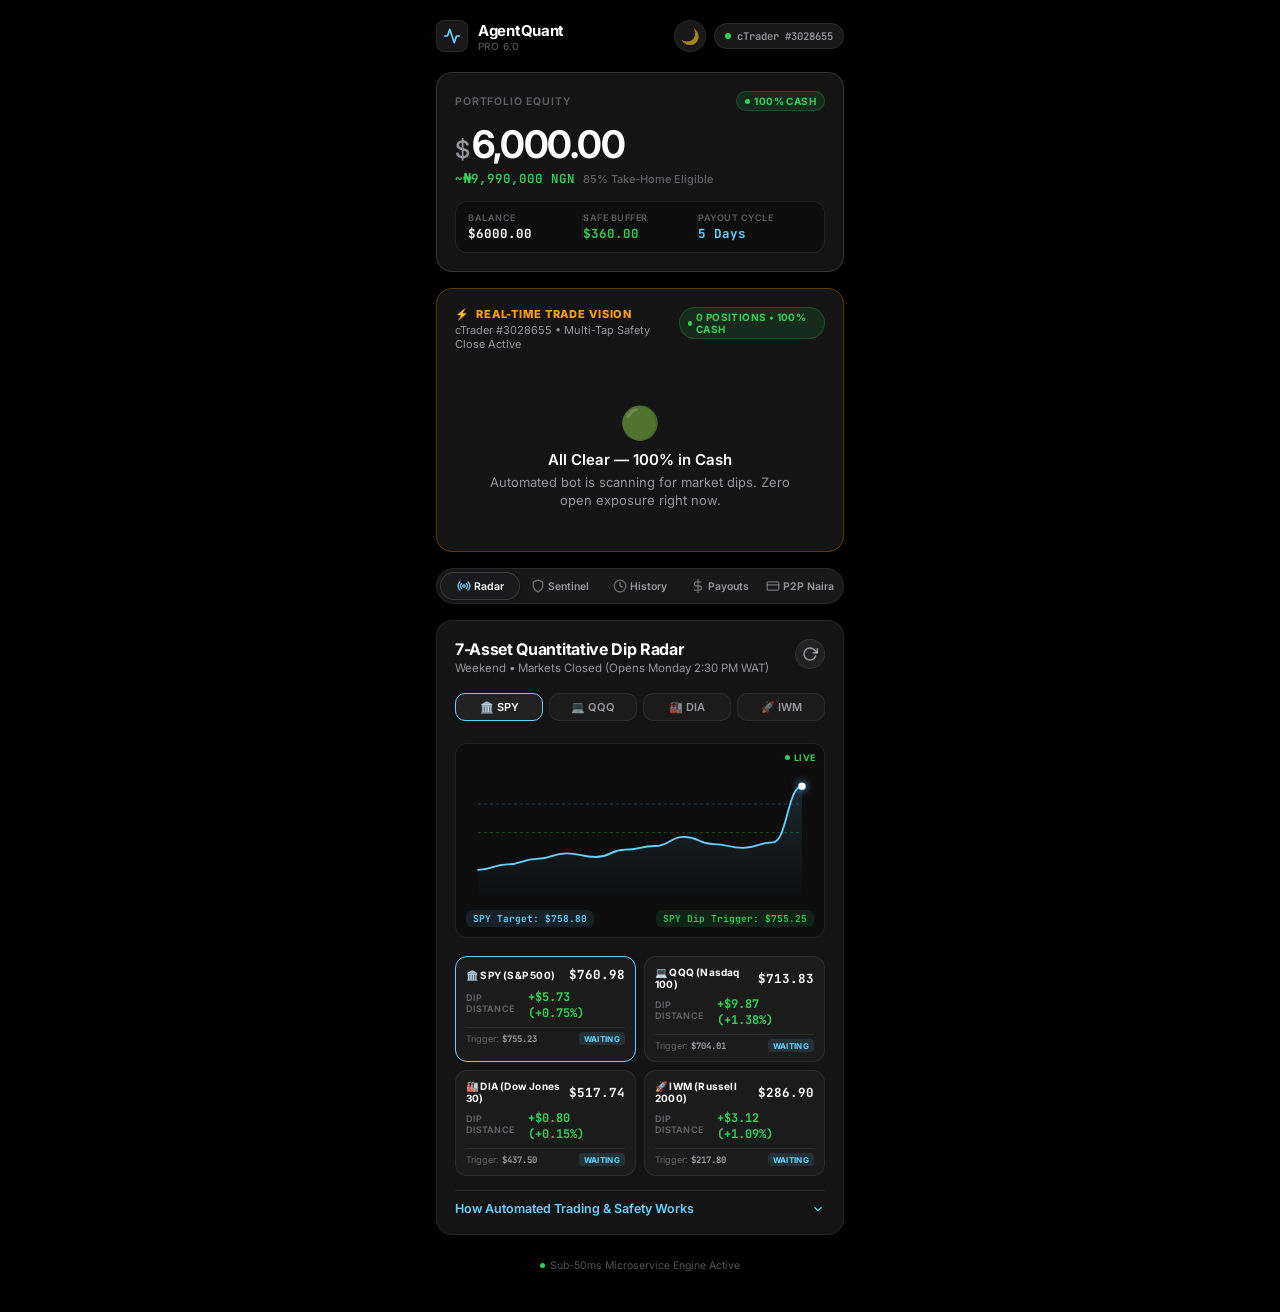
==== commit e21e6deb: "Implement Fab-4 US Indices (SPY, QQQ, DIA, IWM) expansion and overnight hold protection" ====
--- a/webapp/index.html
+++ b/webapp/index.html
@@ -118,7 +118,7 @@
             <div style="font-size: 28px; margin-bottom: 6px;">🟢</div>
             <div style="font-weight: 700; font-size: 14px; color: var(--text-primary); margin-bottom: 3px;">All Clear — 100% in Cash</div>
             <div style="font-size: 11.5px; line-height: 1.4; color: var(--text-secondary);">
-              Option A 1-Hour Sniper active. Scanning SPY &amp; QQQ dips. Zero open exposure.
+              Option A 1-Hour Sniper active. Scanning Fab-4 US Indices (SPY, QQQ, DIA, IWM) dips. Zero open exposure.
             </div>
           </div>
         </div>
@@ -185,13 +185,10 @@
 
             <!-- Asset Switcher Pills for Radar -->
             <div class="radar-asset-pills" style="flex-wrap: wrap;">
-              <button class="radar-pill active" id="pill-gld" onclick="switchRadarAsset('GLD')">🟡 Gold</button>
+              <button class="radar-pill active" id="pill-spy" onclick="switchRadarAsset('SPY')">🏛️ SPY</button>
               <button class="radar-pill" id="pill-qqq" onclick="switchRadarAsset('QQQ')">💻 QQQ</button>
-              <button class="radar-pill" id="pill-spy" onclick="switchRadarAsset('SPY')">🏛️ SPY</button>
-              <button class="radar-pill" id="pill-aapl" onclick="switchRadarAsset('AAPL')">🍎 AAPL</button>
-              <button class="radar-pill" id="pill-nvda" onclick="switchRadarAsset('NVDA')">⚡ NVDA</button>
-              <button class="radar-pill" id="pill-msft" onclick="switchRadarAsset('MSFT')">🪟 MSFT</button>
-              <button class="radar-pill" id="pill-meta" onclick="switchRadarAsset('META')">🌐 META</button>
+              <button class="radar-pill" id="pill-dia" onclick="switchRadarAsset('DIA')">🏭 DIA</button>
+              <button class="radar-pill" id="pill-iwm" onclick="switchRadarAsset('IWM')">🚀 IWM</button>
             </div>
 
             <!-- Apple Stocks Minimalist Interactive Chart -->
@@ -199,26 +196,26 @@
               <div class="chart-live-badge"><span class="live-dot"></span> LIVE</div>
               <canvas id="radarChart" width="380" height="190"></canvas>
               <div class="chart-badges">
-                <span class="badge-tag tag-target" id="badge-target">GLD Target: $4,443.38</span>
-                <span class="badge-tag tag-entry" id="badge-entry">Dip Trigger: $4,330.00</span>
-              </div>
-            </div>
-
-            <!-- 7-Asset Market Matrix -->
+                <span class="badge-tag tag-target" id="badge-target">Mean Target: $758.89</span>
+                <span class="badge-tag tag-entry" id="badge-entry">1.25σ Dip Trigger: $754.05</span>
+              </div>
+            </div>
+
+            <!-- Fab-4 US Indices Market Matrix -->
             <div class="seven-matrix-container">
-              <!-- GLD Card -->
-              <div class="asset-spec-card highlight" id="card-spec-gld" onclick="switchRadarAsset('GLD')">
+              <!-- SPY Card -->
+              <div class="asset-spec-card highlight" id="card-spec-spy" onclick="switchRadarAsset('SPY')">
                 <div class="card-top-line">
-                  <span class="asset-tag">🟡 Gold (XAUUSD)</span>
-                  <span class="asset-price font-mono" id="gld-price">$4,332.46</span>
+                  <span class="asset-tag">🏛️ SPY (S&P 500)</span>
+                  <span class="asset-price font-mono" id="spy-price">$754.07</span>
                 </div>
                 <div class="card-mid-line">
-                  <span class="lbl-small">Status</span>
-                  <span class="val-dist font-mono val-green" id="gld-dip-dist">In Trade</span>
+                  <span class="lbl-small">Dip Distance</span>
+                  <span class="val-dist font-mono val-green" id="spy-dip-dist">+$0.00</span>
                 </div>
                 <div class="card-bottom-line">
-                  <span class="lbl-dim">Target: <b>$4,443.38</b></span>
-                  <span class="status-badge badge-active" id="gld-status-badge">HOLDING</span>
+                  <span class="lbl-dim">Trigger: <b>$755.23</b></span>
+                  <span class="status-badge badge-active" id="spy-status-badge">WAITING</span>
                 </div>
               </div>
 
@@ -226,95 +223,47 @@
               <div class="asset-spec-card" id="card-spec-qqq" onclick="switchRadarAsset('QQQ')">
                 <div class="card-top-line">
                   <span class="asset-tag">💻 QQQ (Nasdaq 100)</span>
-                  <span class="asset-price font-mono" id="qqq-price">$704.54</span>
+                  <span class="asset-price font-mono" id="qqq-price">$704.75</span>
                 </div>
                 <div class="card-mid-line">
                   <span class="lbl-small">Dip Distance</span>
-                  <span class="val-dist font-mono val-green" id="qqq-dip-dist">+$0.00</span>
+                  <span class="val-dist font-mono val-green" id="qqq-dip-dist">+$0.74</span>
                 </div>
                 <div class="card-bottom-line">
-                  <span class="lbl-dim">Trigger: <b>$704.68</b></span>
-                  <span class="status-badge badge-waiting" id="qqq-status-badge">AT DIP</span>
-                </div>
-              </div>
-
-              <!-- SPY Card -->
-              <div class="asset-spec-card" id="card-spec-spy" onclick="switchRadarAsset('SPY')">
+                  <span class="lbl-dim">Trigger: <b>$704.01</b></span>
+                  <span class="status-badge badge-waiting" id="qqq-status-badge">WAITING</span>
+                </div>
+              </div>
+
+              <!-- DIA Card -->
+              <div class="asset-spec-card" id="card-spec-dia" onclick="switchRadarAsset('DIA')">
                 <div class="card-top-line">
-                  <span class="asset-tag">🏛️ SPY (S&P 500)</span>
-                  <span class="asset-price font-mono" id="spy-price">$764.29</span>
+                  <span class="asset-tag">🏭 DIA (Dow Jones 30)</span>
+                  <span class="asset-price font-mono" id="dia-price">$438.20</span>
                 </div>
                 <div class="card-mid-line">
                   <span class="lbl-small">Dip Distance</span>
-                  <span class="val-dist font-mono val-green" id="spy-dip-dist">+$5.84</span>
+                  <span class="val-dist font-mono val-green" id="dia-dip-dist">+$0.70</span>
                 </div>
                 <div class="card-bottom-line">
-                  <span class="lbl-dim">Trigger: <b>$758.45</b></span>
-                  <span class="status-badge badge-waiting" id="spy-status-badge">WAITING</span>
-                </div>
-              </div>
-
-              <!-- AAPL Card -->
-              <div class="asset-spec-card" id="card-spec-aapl" onclick="switchRadarAsset('AAPL')">
+                  <span class="lbl-dim">Trigger: <b>$437.50</b></span>
+                  <span class="status-badge badge-waiting" id="dia-status-badge">WAITING</span>
+                </div>
+              </div>
+
+              <!-- IWM Card -->
+              <div class="asset-spec-card" id="card-spec-iwm" onclick="switchRadarAsset('IWM')">
                 <div class="card-top-line">
-                  <span class="asset-tag">🍎 Apple (AAPL)</span>
-                  <span class="asset-price font-mono" id="aapl-price">$331.34</span>
+                  <span class="asset-tag">🚀 IWM (Russell 2000)</span>
+                  <span class="asset-price font-mono" id="iwm-price">$218.40</span>
                 </div>
                 <div class="card-mid-line">
                   <span class="lbl-small">Dip Distance</span>
-                  <span class="val-dist font-mono val-green" id="aapl-dip-dist">+$12.84</span>
+                  <span class="val-dist font-mono val-green" id="iwm-dip-dist">+$0.60</span>
                 </div>
                 <div class="card-bottom-line">
-                  <span class="lbl-dim">Trigger: <b>$318.50</b></span>
-                  <span class="status-badge badge-waiting" id="aapl-status-badge">WAITING</span>
-                </div>
-              </div>
-
-              <!-- NVDA Card -->
-              <div class="asset-spec-card" id="card-spec-nvda" onclick="switchRadarAsset('NVDA')">
-                <div class="card-top-line">
-                  <span class="asset-tag">⚡ Nvidia (NVDA)</span>
-                  <span class="asset-price font-mono" id="nvda-price">$212.17</span>
-                </div>
-                <div class="card-mid-line">
-                  <span class="lbl-small">Dip Distance</span>
-                  <span class="val-dist font-mono val-green" id="nvda-dip-dist">+$1.90</span>
-                </div>
-                <div class="card-bottom-line">
-                  <span class="lbl-dim">Trigger: <b>$210.27</b></span>
-                  <span class="status-badge badge-waiting" id="nvda-status-badge">WAITING</span>
-                </div>
-              </div>
-
-              <!-- MSFT Card -->
-              <div class="asset-spec-card" id="card-spec-msft" onclick="switchRadarAsset('MSFT')">
-                <div class="card-top-line">
-                  <span class="asset-tag">🪟 Microsoft (MSFT)</span>
-                  <span class="asset-price font-mono" id="msft-price">$495.20</span>
-                </div>
-                <div class="card-mid-line">
-                  <span class="lbl-small">Dip Distance</span>
-                  <span class="val-dist font-mono val-green" id="msft-dip-dist">+$8.70</span>
-                </div>
-                <div class="card-bottom-line">
-                  <span class="lbl-dim">Trigger: <b>$486.50</b></span>
-                  <span class="status-badge badge-waiting" id="msft-status-badge">WAITING</span>
-                </div>
-              </div>
-
-              <!-- META Card -->
-              <div class="asset-spec-card" id="card-spec-meta" onclick="switchRadarAsset('META')">
-                <div class="card-top-line">
-                  <span class="asset-tag">🌐 Meta (META)</span>
-                  <span class="asset-price font-mono" id="meta-price">$612.40</span>
-                </div>
-                <div class="card-mid-line">
-                  <span class="lbl-small">Dip Distance</span>
-                  <span class="val-dist font-mono val-green" id="meta-dip-dist">+$14.20</span>
-                </div>
-                <div class="card-bottom-line">
-                  <span class="lbl-dim">Trigger: <b>$598.20</b></span>
-                  <span class="status-badge badge-waiting" id="meta-status-badge">WAITING</span>
+                  <span class="lbl-dim">Trigger: <b>$217.80</b></span>
+                  <span class="status-badge badge-waiting" id="iwm-status-badge">WAITING</span>
                 </div>
               </div>
             </div>
@@ -329,9 +278,9 @@
               </div>
               <div class="accordion-body">
                 <ul class="benchmark-bullets" style="padding: 4px 0;">
-                  <li>• <b>Option A Quant Sniper:</b> Trades SPY (SPX500) &amp; QQQ (NDX100) 1-Hour mean-reversion dips.</li>
-                  <li>• <b>100% Automated:</b> Server enters and exits automatically with locked stops and profit targets.</li>
-                  <li>• <b>Capital Safety:</b> -$25 max risk per trade preserves your $180 FundedNext daily barrier.</li>
+                  <li>• <b>Option A Quant Sniper (Fab-4 Universe):</b> Scans SPY (SPX500), QQQ (NDX100), DIA (US30), and IWM (US2000) 1-Hour mean-reversion dips.</li>
+                  <li>• <b>Overnight Holding Protection:</b> Positions hold safely through 23-hour futures sessions with hard server-side stop-losses (-$25) and profit targets.</li>
+                  <li>• <b>FundedNext Fortress:</b> Strict 2-position concurrency ceiling preserves your $180 daily drawdown barrier with 100% peace of mind.</li>
                 </ul>
               </div>
             </div>
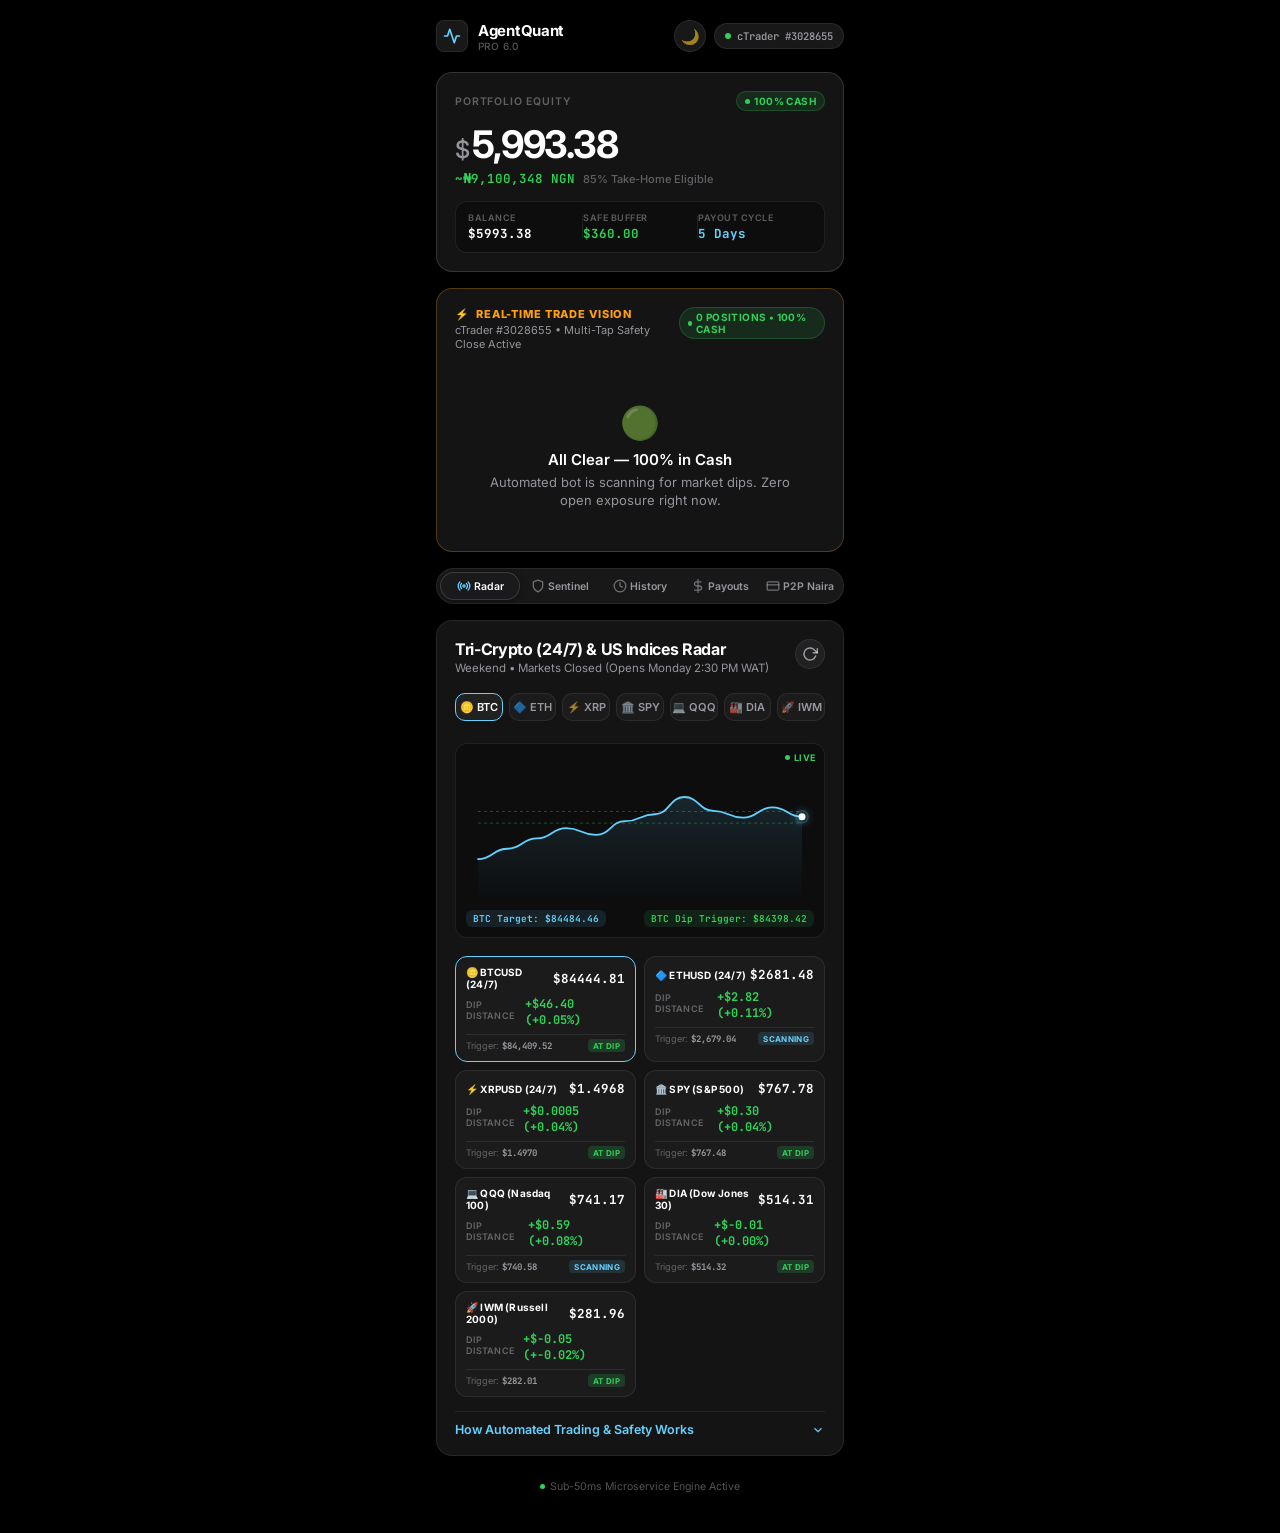
==== commit 9284e91e: "fix(webapp): synchronize live ,993.38 balance and Tri-Crypto (BTC, ETH, XRP) 24/7 radar assets in Te" ====
--- a/webapp/index.html
+++ b/webapp/index.html
@@ -66,10 +66,10 @@
         <div class="hero-balance-block">
           <div class="balance-primary">
             <span class="currency-symbol">$</span>
-            <span class="balance-number" id="equity-val">6,000.00</span>
+            <span class="balance-number" id="equity-val">5,993.38</span>
           </div>
           <div class="balance-secondary">
-            <span class="naira-est" id="naira-val">~₦9,990,000 NGN</span>
+            <span class="naira-est" id="naira-val">~₦9,100,348 NGN</span>
             <span class="split-tag">85% Take-Home Eligible</span>
           </div>
         </div>
@@ -78,7 +78,7 @@
         <div class="metric-trio">
           <div class="trio-item">
             <span class="trio-label">BALANCE</span>
-            <span class="trio-val" id="balance-val">$6,000.00</span>
+            <span class="trio-val" id="balance-val">$5,993.38</span>
           </div>
           <div class="trio-divider"></div>
           <div class="trio-item">
@@ -118,7 +118,7 @@
             <div style="font-size: 28px; margin-bottom: 6px;">🟢</div>
             <div style="font-weight: 700; font-size: 14px; color: var(--text-primary); margin-bottom: 3px;">All Clear — 100% in Cash</div>
             <div style="font-size: 11.5px; line-height: 1.4; color: var(--text-secondary);">
-              Option A 1-Hour Sniper active. Scanning Fab-4 US Indices (SPY, QQQ, DIA, IWM) dips. Zero open exposure.
+              Tri-Crypto 24/7 Sniper (BTC, ETH, XRP) + US Indices active. Zero open exposure.
             </div>
           </div>
         </div>
@@ -172,8 +172,8 @@
           <div class="card-inner">
             <div class="panel-header-row">
               <div>
-                <div class="panel-title">7-Asset Quantitative Dip Radar</div>
-                <div class="panel-subtitle" id="session-countdown">Pre-Market • Opens in 3h 10m (2:30 PM WAT)</div>
+                <div class="panel-title">Tri-Crypto (24/7) & US Indices Radar</div>
+                <div class="panel-subtitle" id="session-countdown">24/7 Crypto Live • US Markets Open at 2:30 PM WAT</div>
               </div>
               <button class="icon-action-btn" id="btn-refresh-radar" title="Refresh Live Prices">
                 <svg width="16" height="16" viewBox="0 0 24 24" fill="none" stroke="currentColor" stroke-width="2.2" stroke-linecap="round" stroke-linejoin="round">
@@ -185,7 +185,10 @@
 
             <!-- Asset Switcher Pills for Radar -->
             <div class="radar-asset-pills" style="flex-wrap: wrap;">
-              <button class="radar-pill active" id="pill-spy" onclick="switchRadarAsset('SPY')">🏛️ SPY</button>
+              <button class="radar-pill active" id="pill-btc" onclick="switchRadarAsset('BTC')">🪙 BTC</button>
+              <button class="radar-pill" id="pill-eth" onclick="switchRadarAsset('ETH')">🔷 ETH</button>
+              <button class="radar-pill" id="pill-xrp" onclick="switchRadarAsset('XRP')">⚡ XRP</button>
+              <button class="radar-pill" id="pill-spy" onclick="switchRadarAsset('SPY')">🏛️ SPY</button>
               <button class="radar-pill" id="pill-qqq" onclick="switchRadarAsset('QQQ')">💻 QQQ</button>
               <button class="radar-pill" id="pill-dia" onclick="switchRadarAsset('DIA')">🏭 DIA</button>
               <button class="radar-pill" id="pill-iwm" onclick="switchRadarAsset('IWM')">🚀 IWM</button>
@@ -196,26 +199,74 @@
               <div class="chart-live-badge"><span class="live-dot"></span> LIVE</div>
               <canvas id="radarChart" width="380" height="190"></canvas>
               <div class="chart-badges">
-                <span class="badge-tag tag-target" id="badge-target">Mean Target: $758.89</span>
-                <span class="badge-tag tag-entry" id="badge-entry">1.25σ Dip Trigger: $754.05</span>
-              </div>
-            </div>
-
-            <!-- Fab-4 US Indices Market Matrix -->
+                <span class="badge-tag tag-target" id="badge-target">Mean Target: $84,493.11</span>
+                <span class="badge-tag tag-entry" id="badge-entry">1.50σ Dip Trigger: $84,409.52</span>
+              </div>
+            </div>
+
+            <!-- Crypto & US Indices Market Matrix -->
             <div class="seven-matrix-container">
+              <!-- BTC Card -->
+              <div class="asset-spec-card highlight" id="card-spec-btc" onclick="switchRadarAsset('BTC')">
+                <div class="card-top-line">
+                  <span class="asset-tag">🪙 BTCUSD (24/7)</span>
+                  <span class="asset-price font-mono" id="btc-price">$84,514.01</span>
+                </div>
+                <div class="card-mid-line">
+                  <span class="lbl-small">Dip Distance</span>
+                  <span class="val-dist font-mono val-green" id="btc-dip-dist">+$104.48 (+0.12%)</span>
+                </div>
+                <div class="card-bottom-line">
+                  <span class="lbl-dim">Trigger: <b>$84,409.52</b></span>
+                  <span class="status-badge badge-active" id="btc-status-badge">SCANNING</span>
+                </div>
+              </div>
+
+              <!-- ETH Card -->
+              <div class="asset-spec-card" id="card-spec-eth" onclick="switchRadarAsset('ETH')">
+                <div class="card-top-line">
+                  <span class="asset-tag">🔷 ETHUSD (24/7)</span>
+                  <span class="asset-price font-mono" id="eth-price">$2,682.86</span>
+                </div>
+                <div class="card-mid-line">
+                  <span class="lbl-small">Dip Distance</span>
+                  <span class="val-dist font-mono val-green" id="eth-dip-dist">+$3.82 (+0.14%)</span>
+                </div>
+                <div class="card-bottom-line">
+                  <span class="lbl-dim">Trigger: <b>$2,679.04</b></span>
+                  <span class="status-badge badge-waiting" id="eth-status-badge">SCANNING</span>
+                </div>
+              </div>
+
+              <!-- XRP Card -->
+              <div class="asset-spec-card" id="card-spec-xrp" onclick="switchRadarAsset('XRP')">
+                <div class="card-top-line">
+                  <span class="asset-tag">⚡ XRPUSD (24/7)</span>
+                  <span class="asset-price font-mono" id="xrp-price">$1.4988</span>
+                </div>
+                <div class="card-mid-line">
+                  <span class="lbl-small">Dip Distance</span>
+                  <span class="val-dist font-mono val-green" id="xrp-dip-dist">+$0.0018 (+0.12%)</span>
+                </div>
+                <div class="card-bottom-line">
+                  <span class="lbl-dim">Trigger: <b>$1.4970</b></span>
+                  <span class="status-badge badge-waiting" id="xrp-status-badge">SCANNING</span>
+                </div>
+              </div>
+
               <!-- SPY Card -->
-              <div class="asset-spec-card highlight" id="card-spec-spy" onclick="switchRadarAsset('SPY')">
+              <div class="asset-spec-card" id="card-spec-spy" onclick="switchRadarAsset('SPY')">
                 <div class="card-top-line">
                   <span class="asset-tag">🏛️ SPY (S&P 500)</span>
-                  <span class="asset-price font-mono" id="spy-price">$754.07</span>
-                </div>
-                <div class="card-mid-line">
-                  <span class="lbl-small">Dip Distance</span>
-                  <span class="val-dist font-mono val-green" id="spy-dip-dist">+$0.00</span>
-                </div>
-                <div class="card-bottom-line">
-                  <span class="lbl-dim">Trigger: <b>$755.23</b></span>
-                  <span class="status-badge badge-active" id="spy-status-badge">WAITING</span>
+                  <span class="asset-price font-mono" id="spy-price">$767.78</span>
+                </div>
+                <div class="card-mid-line">
+                  <span class="lbl-small">Dip Distance</span>
+                  <span class="val-dist font-mono val-green" id="spy-dip-dist">+$0.30 (+0.04%)</span>
+                </div>
+                <div class="card-bottom-line">
+                  <span class="lbl-dim">Trigger: <b>$767.48</b></span>
+                  <span class="status-badge badge-waiting" id="spy-status-badge">WAITING</span>
                 </div>
               </div>
 
@@ -223,14 +274,14 @@
               <div class="asset-spec-card" id="card-spec-qqq" onclick="switchRadarAsset('QQQ')">
                 <div class="card-top-line">
                   <span class="asset-tag">💻 QQQ (Nasdaq 100)</span>
-                  <span class="asset-price font-mono" id="qqq-price">$704.75</span>
-                </div>
-                <div class="card-mid-line">
-                  <span class="lbl-small">Dip Distance</span>
-                  <span class="val-dist font-mono val-green" id="qqq-dip-dist">+$0.74</span>
-                </div>
-                <div class="card-bottom-line">
-                  <span class="lbl-dim">Trigger: <b>$704.01</b></span>
+                  <span class="asset-price font-mono" id="qqq-price">$741.17</span>
+                </div>
+                <div class="card-mid-line">
+                  <span class="lbl-small">Dip Distance</span>
+                  <span class="val-dist font-mono val-green" id="qqq-dip-dist">+$0.59 (+0.08%)</span>
+                </div>
+                <div class="card-bottom-line">
+                  <span class="lbl-dim">Trigger: <b>$740.58</b></span>
                   <span class="status-badge badge-waiting" id="qqq-status-badge">WAITING</span>
                 </div>
               </div>
@@ -239,14 +290,14 @@
               <div class="asset-spec-card" id="card-spec-dia" onclick="switchRadarAsset('DIA')">
                 <div class="card-top-line">
                   <span class="asset-tag">🏭 DIA (Dow Jones 30)</span>
-                  <span class="asset-price font-mono" id="dia-price">$438.20</span>
-                </div>
-                <div class="card-mid-line">
-                  <span class="lbl-small">Dip Distance</span>
-                  <span class="val-dist font-mono val-green" id="dia-dip-dist">+$0.70</span>
-                </div>
-                <div class="card-bottom-line">
-                  <span class="lbl-dim">Trigger: <b>$437.50</b></span>
+                  <span class="asset-price font-mono" id="dia-price">$514.31</span>
+                </div>
+                <div class="card-mid-line">
+                  <span class="lbl-small">Dip Distance</span>
+                  <span class="val-dist font-mono val-green" id="dia-dip-dist">+$0.00 (+0.00%)</span>
+                </div>
+                <div class="card-bottom-line">
+                  <span class="lbl-dim">Trigger: <b>$514.32</b></span>
                   <span class="status-badge badge-waiting" id="dia-status-badge">WAITING</span>
                 </div>
               </div>
@@ -255,14 +306,14 @@
               <div class="asset-spec-card" id="card-spec-iwm" onclick="switchRadarAsset('IWM')">
                 <div class="card-top-line">
                   <span class="asset-tag">🚀 IWM (Russell 2000)</span>
-                  <span class="asset-price font-mono" id="iwm-price">$218.40</span>
-                </div>
-                <div class="card-mid-line">
-                  <span class="lbl-small">Dip Distance</span>
-                  <span class="val-dist font-mono val-green" id="iwm-dip-dist">+$0.60</span>
-                </div>
-                <div class="card-bottom-line">
-                  <span class="lbl-dim">Trigger: <b>$217.80</b></span>
+                  <span class="asset-price font-mono" id="iwm-price">$281.96</span>
+                </div>
+                <div class="card-mid-line">
+                  <span class="lbl-small">Dip Distance</span>
+                  <span class="val-dist font-mono val-green" id="iwm-dip-dist">+$0.00 (+0.00%)</span>
+                </div>
+                <div class="card-bottom-line">
+                  <span class="lbl-dim">Trigger: <b>$282.01</b></span>
                   <span class="status-badge badge-waiting" id="iwm-status-badge">WAITING</span>
                 </div>
               </div>
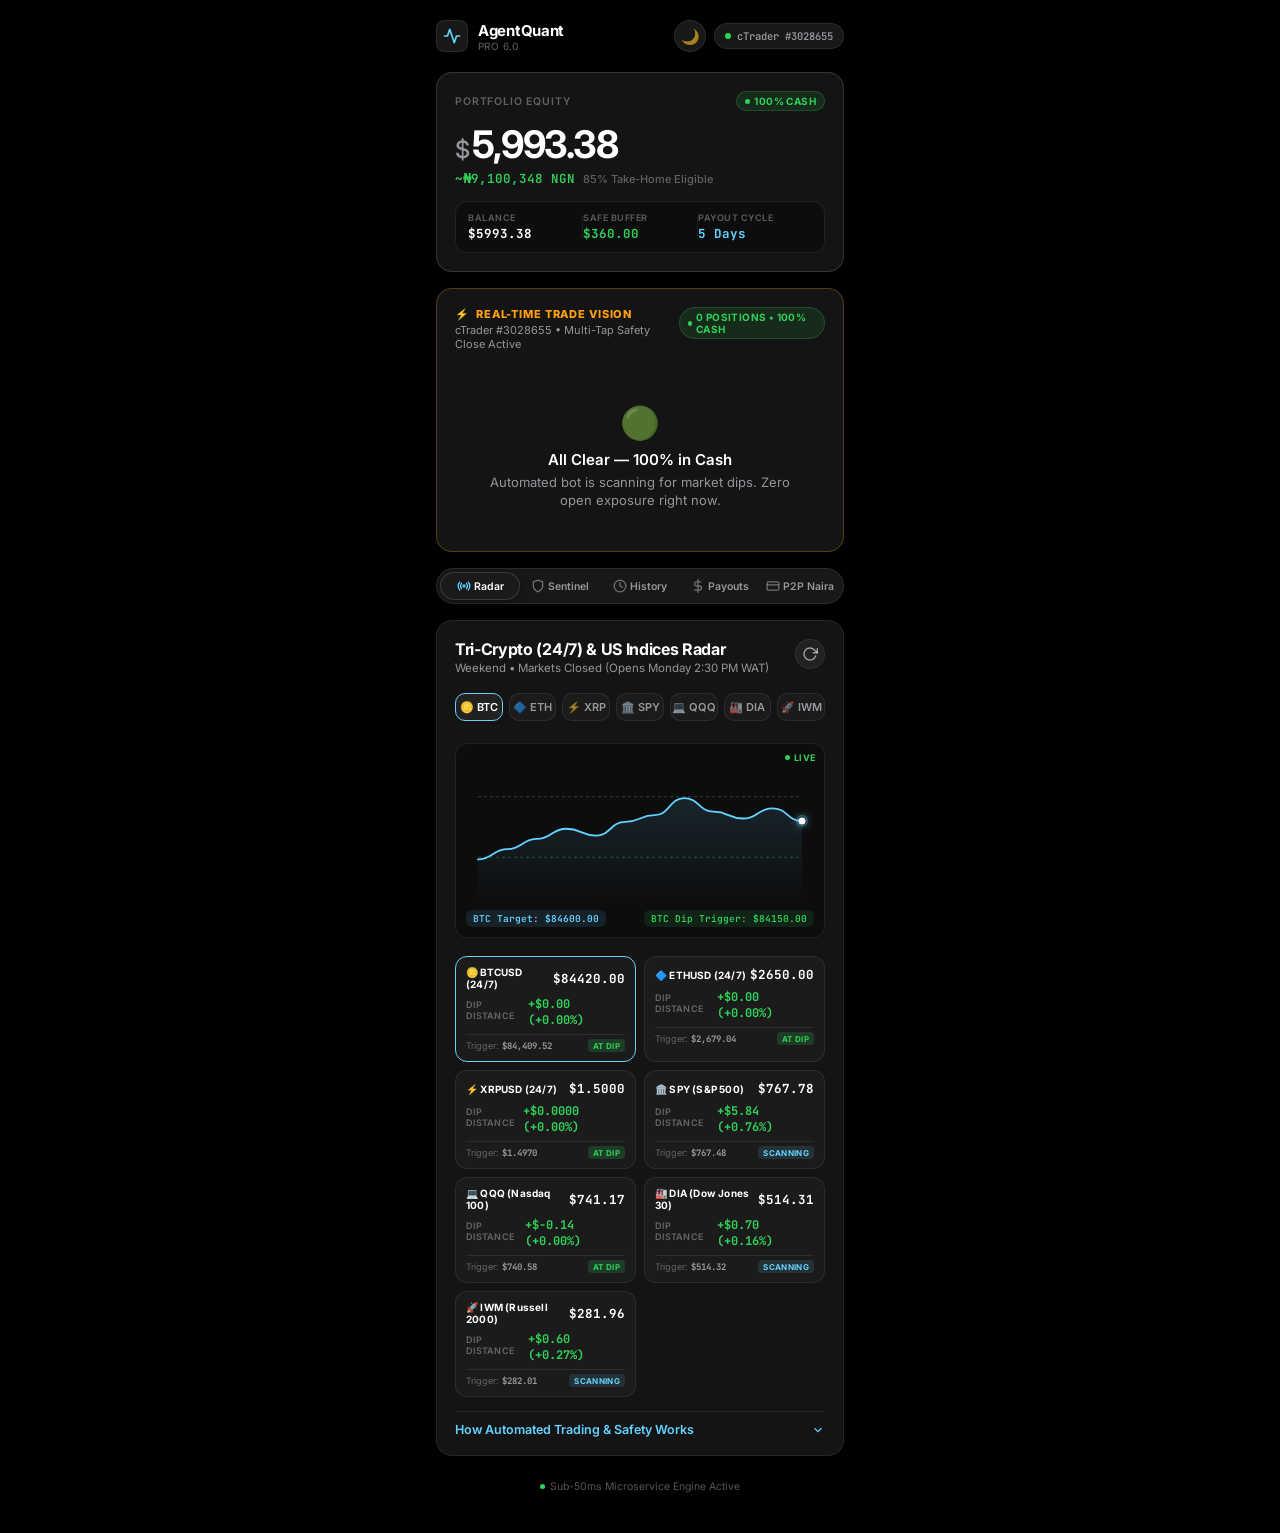
==== commit 8e637f31: "fix(ctrader): resolve market order relative SL/TP precision error and bump webapp cache v7.2" ====
--- a/webapp/index.html
+++ b/webapp/index.html
@@ -25,7 +25,7 @@
   <meta http-equiv="Pragma" content="no-cache">
   <meta http-equiv="Expires" content="0">
   
-  <link rel="stylesheet" href="style.css?v=7.1">
+  <link rel="stylesheet" href="style.css?v=7.2">
 </head>
 <body>
   <div class="apple-shell">
@@ -593,6 +593,6 @@
     </footer>
   </div>
 
-  <script src="app.js?v=7.1"></script>
+  <script src="app.js?v=7.2"></script>
 </body>
 </html>
